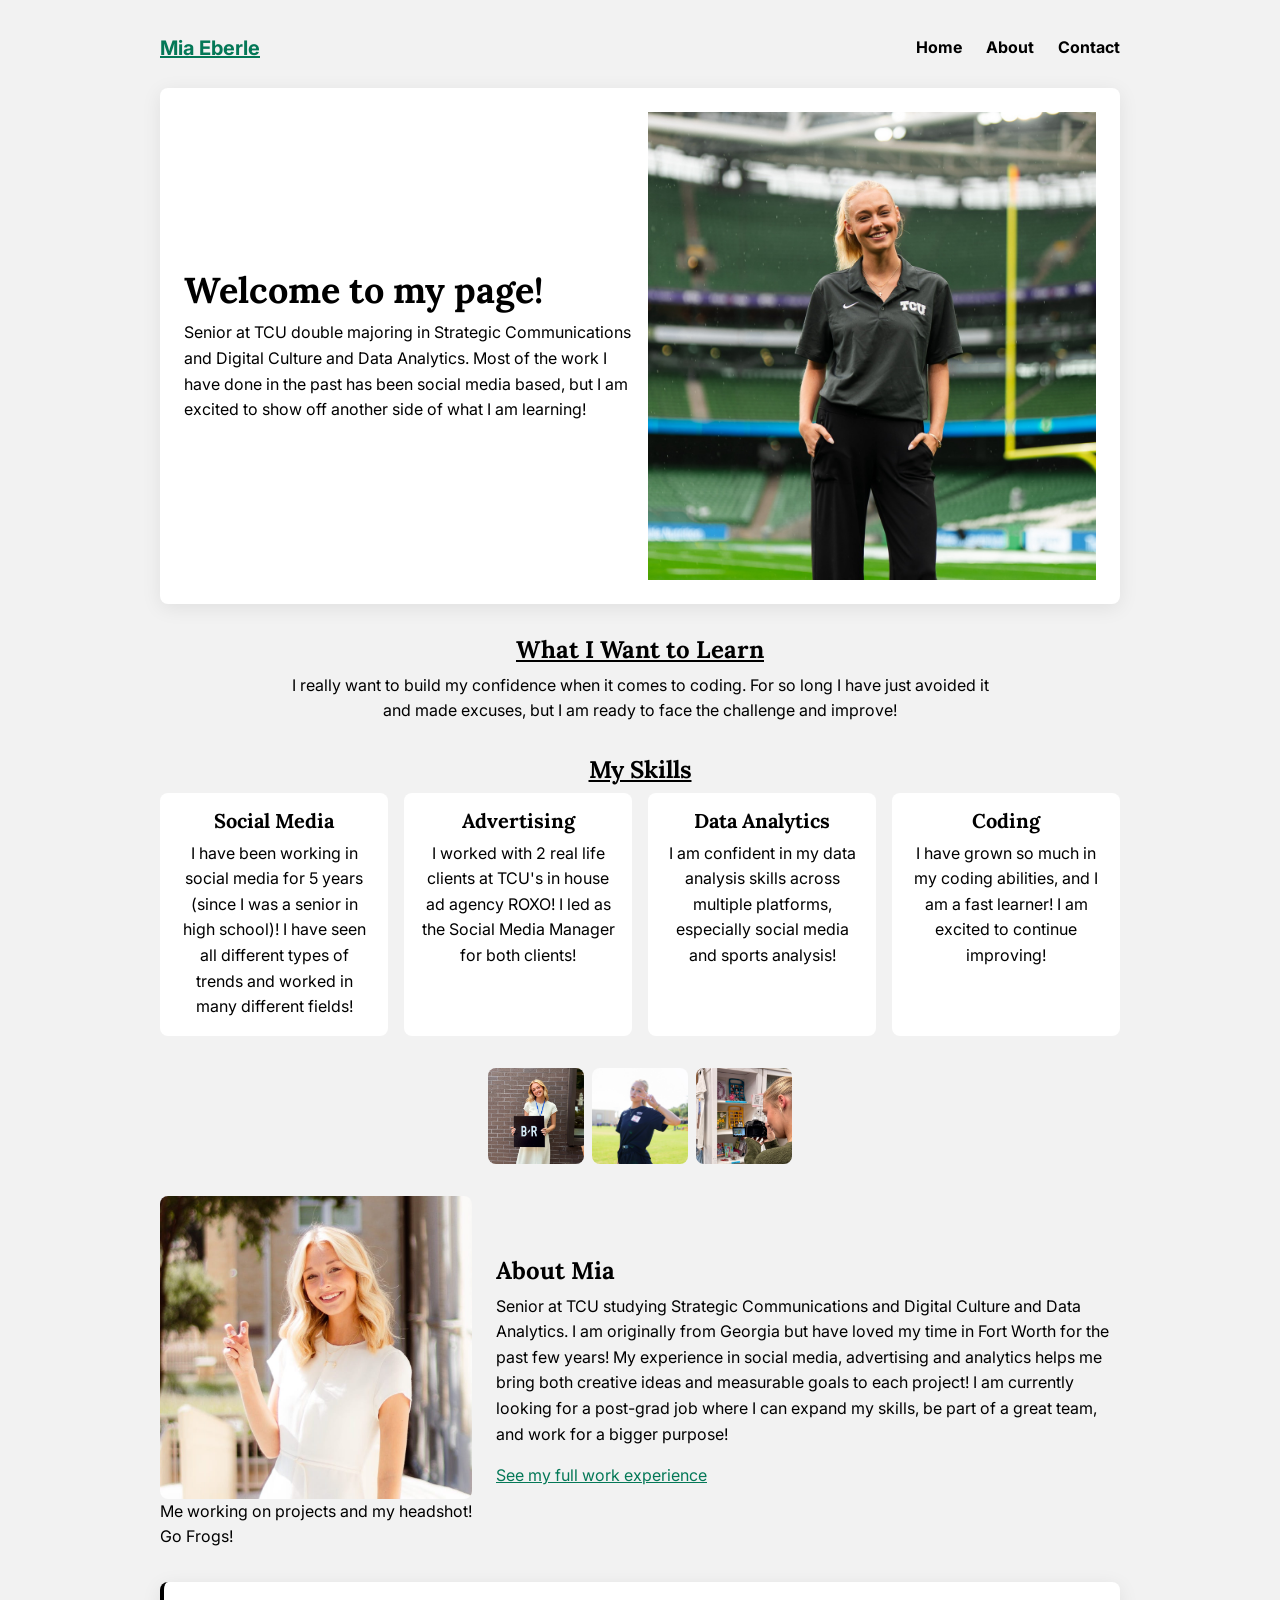
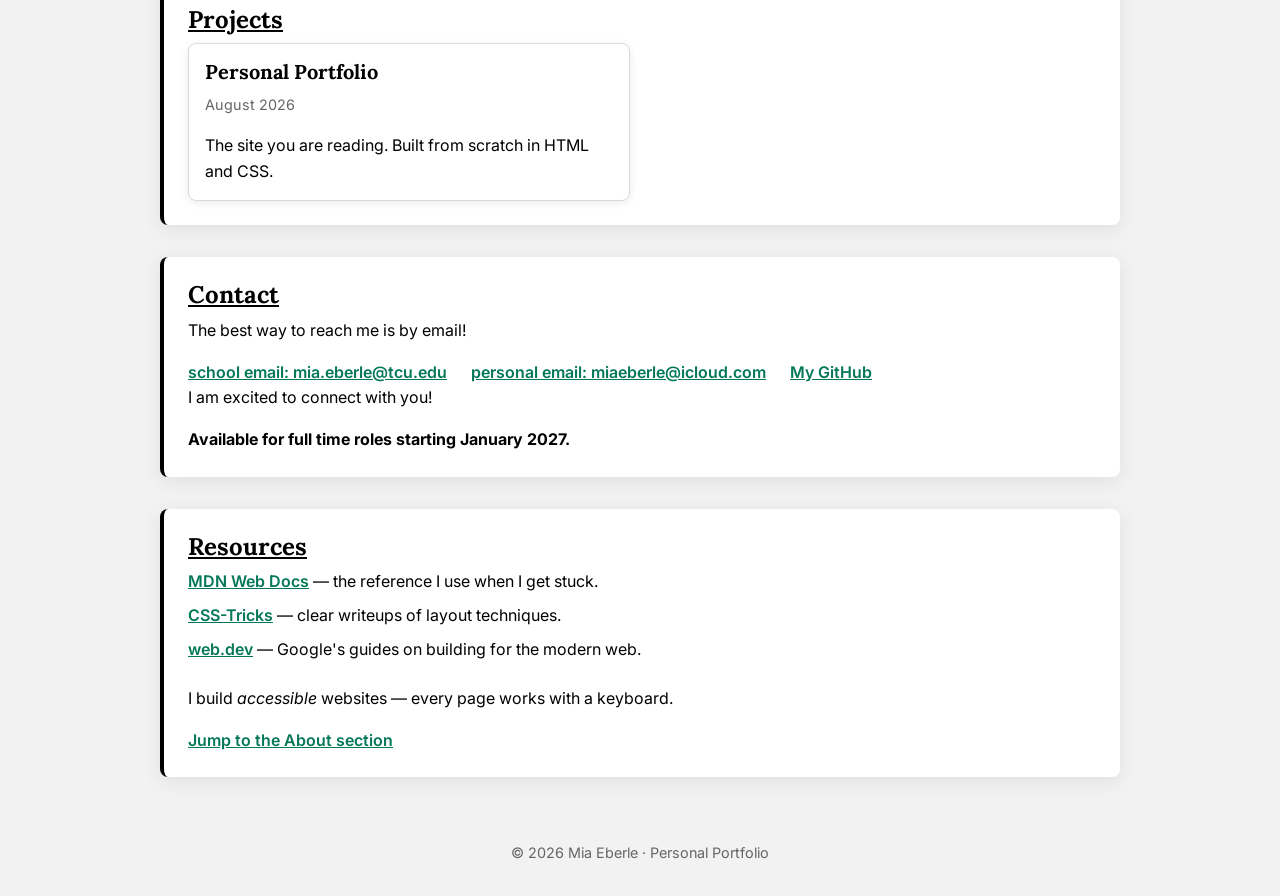
==== index.html @ 24544d85 "new" ====
<!DOCTYPE html>
<html lang="en">
<head>
    <meta charset="UTF-8">
    <meta name="viewport" content="width=device-width, initial-scale=1.0">
    <title>Mia Eberle | Portfolio</title>
    <link rel="stylesheet" href="css/styles.css">
</head>
<body>
<div class="page">

<div class="nav-container">
    <a class="site-name" href="index.html">Mia Eberle</a>
    <nav class="nav-links">
        <a href="index.html">Home</a>
        <a href="about.html">About</a>
        <a href="index.html#contact">Contact</a>
    </nav>
</div>


<header>
    <div class="header-text">
        <h1>Welcome to my page!</h1>
            <p>Senior at TCU double majoring in Strategic Communications and Digital Culture and Data Analytics. Most of the work I have done in the past has been social media based, but I am excited to show off another side of what I am learning!</p>
    </div>
       <div class="header-pic">
        <img src="images/IMG_2.JPG" alt="Me at the TCU Ireland game!">
    </div>
</header>

<main>
    <section id="learn">
        <h2>What I Want to Learn</h2>
        <p> I really want to build my confidence when it comes to coding. For so long I have just avoided it and made excuses, but I am ready to face the challenge and improve! </p>
    </section>
</main>



<section id="skills">
    <h2>My Skills</h2>
    <ul class="skills-grid">
        <li class="skill-card">
            <h3>Social Media</h3>
            <p>I have been working in social media for 5 years (since I was a senior in high school)! I have seen all different types of trends and worked in many different fields!</p>
        </li>
        <li class="skill-card">
            <h3>Advertising</h3>
            <p>I worked with 2 real life clients at TCU's in house ad agency ROXO! I led as the Social Media Manager for both clients!</p>
        </li>
        <li class="skill-card">
            <h3>Data Analytics</h3>
            <p> I am confident in my data analysis skills across multiple platforms, especially social media and sports analysis!</p>
        </li>
        <li class="skill-card">
            <h3>Coding</h3>
            <p> I have grown so much in my coding abilities, and I am a fast learner! I am excited to continue improving!</p>
        </li>
    </ul>
</section>

<div class="mini-photos">
    <img src="images/IMG_BR_3.JPG" alt="Me at one of my internships">
    <img src="images/IMG_FOOTBALL_4.JPG" alt="Me at Football Fall camp">
    <img src="images/IMG_WELMAN_5.JPG" alt="Me at one of the client while working at ROXO">
</div>

<section class="about">
    <div class="about-image">
        <figure>
            <img src="images/IMG_PORTRAIT_7.JPG" alt="Me working on projects and my headshot! Go Frogs!">
            <figcaption>Me working on projects and my headshot! Go Frogs!</figcaption>
        </figure>
    </div>
    <div class="about-text">
        <h2 id="about">About Mia</h2>
            <p>Senior at TCU studying Strategic Communications and Digital Culture and Data Analytics. I am originally from Georgia but have loved my time in Fort Worth for the past few years! My experience in social media, advertising and analytics helps me bring both creative ideas and measurable goals to each project! I am currently looking for a post-grad job where I can expand my skills, be part of a great team, and work for a bigger purpose!</p>
        <p><a href="about.html">See my full work experience</a></p>
    </div>
</section>

<section id="projects">
    <h2>Projects</h2>
    <ul class="project-list">
        <li class="project-card">
            <h3>Personal Portfolio</h3>
            <p><time datetime="2026-08">August 2026</time></p>
            <p>The site you are reading. Built from scratch in HTML and CSS.</p>
        </li>
    </ul>
</section>

<section id="contact">
    <h2>Contact</h2>
    <p>The best way to reach me is by email!</p>
    <ul>
        <li><a href="mailto:mia.eberle@tcu.edu">school email: mia.eberle@tcu.edu</a></li>
        <li><a href="mailto:miaeberle@icloud.com">personal email: miaeberle@icloud.com</a></li>
        <li><a href="https://github.com/ameliaeberle6-hue" target="_blank" rel="noopener">My GitHub</a></li>
    </ul>
    <p>I am excited to connect with you!</p>
    <p><strong>Available for full time roles starting January 2027.</strong></p>
</section>

<aside id="resources">
    <h2>Resources</h2>
    <ul>
        <li><a href="https://developer.mozilla.org/" target="_blank" rel="noopener">MDN Web Docs</a> — the reference I use when I get stuck.</li>
        <li><a href="https://css-tricks.com/" target="_blank" rel="noopener">CSS-Tricks</a> — clear writeups of layout techniques.</li>
        <li><a href="https://web.dev/" target="_blank" rel="noopener">web.dev</a> — Google's guides on building for the modern web.</li>
    </ul>

    <p>I build <em>accessible</em> websites — every page works with a keyboard.</p>


    <p><a href="#about">Jump to the About section</a></p>
</aside>
</main>
</div>

<footer>
    <p>&copy; 2026 Mia Eberle · Personal Portfolio</p>
</footer>
---- css/styles.css ----
@import url('https://fonts.googleapis.com/css2?family=Inter:wght@400;600&family=Lora:wght@400;700&display=swap');
/* ============================
   1. RESET
   ============================ */
*,
*::before,
*::after {
    box-sizing: border-box;
    margin: 0;
    padding: 0;
}
 
img {
    max-width: 100%;
    height: auto;
    display: block;
}
/* ============================
   2. DESIGN TOKENS
   ============================ */
:root {
    /* Color */
    --color-bg: #f2f2f2;
    --color-border-strong: #000000;
    --color-text: #000000;
    --color-text-muted: #666666;
    --color-muted: #f2eeee;
    --color-accent: #047857;
    --color-surface-alt: #ffffff;
    --color-border: #d9d9d9;
 
    /* Spacing — a modular scale */
    --space-sm: 0.5rem;
    --space-md: 1rem;
    --space-lg: 1.5rem;
    --space-xl: 2rem;
    --column-min: 12rem;
 
    /* Typography */
    --text-base: 1rem;
    --text-h3: 1.25rem;
    --text-h2: 1.5rem;
    --text-h1: 2.25rem;
    --text-small: 0.9rem;
    --leading-body: 1.6;
    --leading-heading: 1.2;
    --font-stack: 'Inter', system-ui, -apple-system, sans-serif;
    --font-serif: 'Lora', Georgia, serif;
    /* Layout */
    --page-width: 64rem;
    --reading-width: 70ch;
    --radius-md: 8px;
    --image-small: 6rem;
    --image-about: 12rem;
    --header-min-height: 18rem;
    --border-thin: 1px;
    --border-medium: 2px;
    --border-heavy: 4px;
    --transition-fast: 0.2s;
 
    /* Effects */
    --shadow-card: 0 4px 20px rgba(0, 0, 0, 0.08);
    --shadow-sm: 0 2px 8px rgba(0, 0, 0, 0.08);
}
/* ============================
   3. BASE ELEMENT STYLES
   ============================ */
body {
    background-color: var(--color-bg);
    color: var(--color-text);
    font-size: var(--text-base);
    line-height: var(--leading-body);
    font-family: var(--font-stack);
}
 
h1, h2, h3 {
    font-family: var(--font-serif);
    line-height: var(--leading-heading);
}
h1 { font-size: var(--text-h1); }
h2 { font-size: var(--text-h2); }
h3 { font-size: var(--text-h3); }
 
h1, h2, h3 { margin-bottom: var(--space-sm); }
p { margin-bottom: var(--space-md); }
p:last-child { margin-bottom: 0; }
 
a { color: var(--color-accent); }

a:focus-visible {
    outline: var(--border-medium) solid var(--color-accent);
    outline-offset: var(--outline-offset);
}
 
ul { list-style: none; }
/* ============================
   4. LAYOUT
   Breakpoints used in this file:
     768px  — tablet and larger
   (CSS variables cannot be used inside @media conditions,
    so breakpoints are documented here instead of tokenized.)
   ========================== */
.page {
    max-width: var(--page-width);
    margin: 0 auto;
    padding: var(--space-xl);
}
 
/* Top bar: name + nav */
.nav-container {
    display: flex;
    justify-content: space-between;
    align-items: center;
    flex-wrap: wrap;
    gap: var(--space-md);
    margin-bottom: var(--space-lg);
}

.nav-container > * {
    min-width: var(--column-min);
}

.nav-links {
    display: flex;
    flex-wrap: wrap;
    gap: var(--space-lg);
}
 
.site-name {
    font-weight: bold;
    font-size: var(--text-h3);
    margin: 0;
    max-width: none;
    text-align: left;
}
 
.nav-links a {
    color: var(--color-text);
    font-weight: bold;
}
 
/* Header layout */
header {
    display: flex;
    flex-wrap: wrap;
    align-items: center;
    gap: var(--space-md);
    padding: var(--space-lg);
    background-color: var(--color-surface-alt);
    border-radius: var(--radius-md);
    box-shadow: var(--shadow-card);
    min-height: var(--header-min-height);
    margin-bottom: var(--space-xl);
}
 
header div {
    flex: 1;
    min-width: var(--column-min);
}
 
 
/* nav + section spacing */
.nav-links a {
    color: var(--color-text);
    text-decoration: none;
    transition: color var(--transition-fast);
}
.nav-links a:hover {
    color: var(--color-accent);
}
 
section, aside {
    margin-bottom: var(--space-xl);
}
 
.header-text p, #learn p {
    max-width: var(--reading-width);
    margin-left: auto;
    margin-right: auto;
}
 
/* Intro + skills sections */
#learn, #skills {
    text-align: center;
}
 
#learn h2, #skills h2 {
    text-decoration: underline;
}
 
#projects h2, #contact h2, #resources h2 {
    text-decoration: underline;
}
 
#projects, #contact, #resources {
    background-color: var(--color-surface-alt);
    border-left: var(--border-heavy) solid var(--color-border-strong);
    border-radius: var(--radius-md);
    box-shadow: var(--shadow-card);
    padding: var(--space-lg);
}
 
.project-card {
    border: var(--border-thin) solid var(--color-border);
    border-radius: var(--radius-md);
    box-shadow: var(--shadow-sm);
    padding: var(--space-md);
}
 
.project-card time {
    color: var(--color-text-muted);
    font-size: var(--text-small);
}
 
#contact ul {
    display: flex;
    flex-wrap: wrap;
    gap: var(--space-sm) var(--space-lg);
}
 
#contact a, #resources a {
    font-weight: 600;
}
 
#resources ul {
    display: grid;
    gap: var(--space-sm);
    margin-bottom: var(--space-lg);
}

footer {
    padding: 0 var(--space-xl) var(--space-xl);
    text-align: center;
    color: var(--color-text-muted);
    font-size: var(--text-small);
}
 
#skills {
    margin-top: var(--space-xl);
}

.about {
    display: flex;
    flex-wrap: wrap;
    align-items: center;
    gap: var(--space-lg);
}

.about-image {
    flex: 1;
    min-width: var(--column-min);
}

.about-image img {
    width: 100%;
    border-radius: var(--radius-md);
}

.about-photo {
    width: var(--image-about);
    border-radius: var(--radius-md);
    margin-top: var(--space-sm);
}

.about-text {
    flex: 2;
    min-width: var(--column-min);
    max-width: var(--reading-width);
}

.project-list {
    list-style: none;
    padding-left: 0;
    display: grid;
    grid-template-columns: 1fr;
    gap: var(--space-lg);
}
@media (min-width: 768px) {
    .project-list { grid-template-columns: 1fr 1fr; }
    .project-card.featured { grid-column: span 2; }
}
 
.skills-grid {
    list-style: none;
    padding-left: 0;
    display: grid;
    grid-template-columns: repeat(auto-fit, minmax(var(--column-min), 1fr));
    gap: var(--space-md);
}
 
.skill-card {
    padding: var(--space-md);
    background-color: var(--color-surface-alt);
    border-radius: var(--radius-md);
}
 
.mini-photos {
    display: flex;
    flex-direction: row;
    justify-content: center;
    gap: var(--space-sm);
    width: 100%;
    margin: 0 auto var(--space-xl);
}
 
.mini-photos img {
    width: var(--image-small);
    border-radius: var(--radius-md);
    aspect-ratio: 1 / 1;
    object-fit: cover;
}
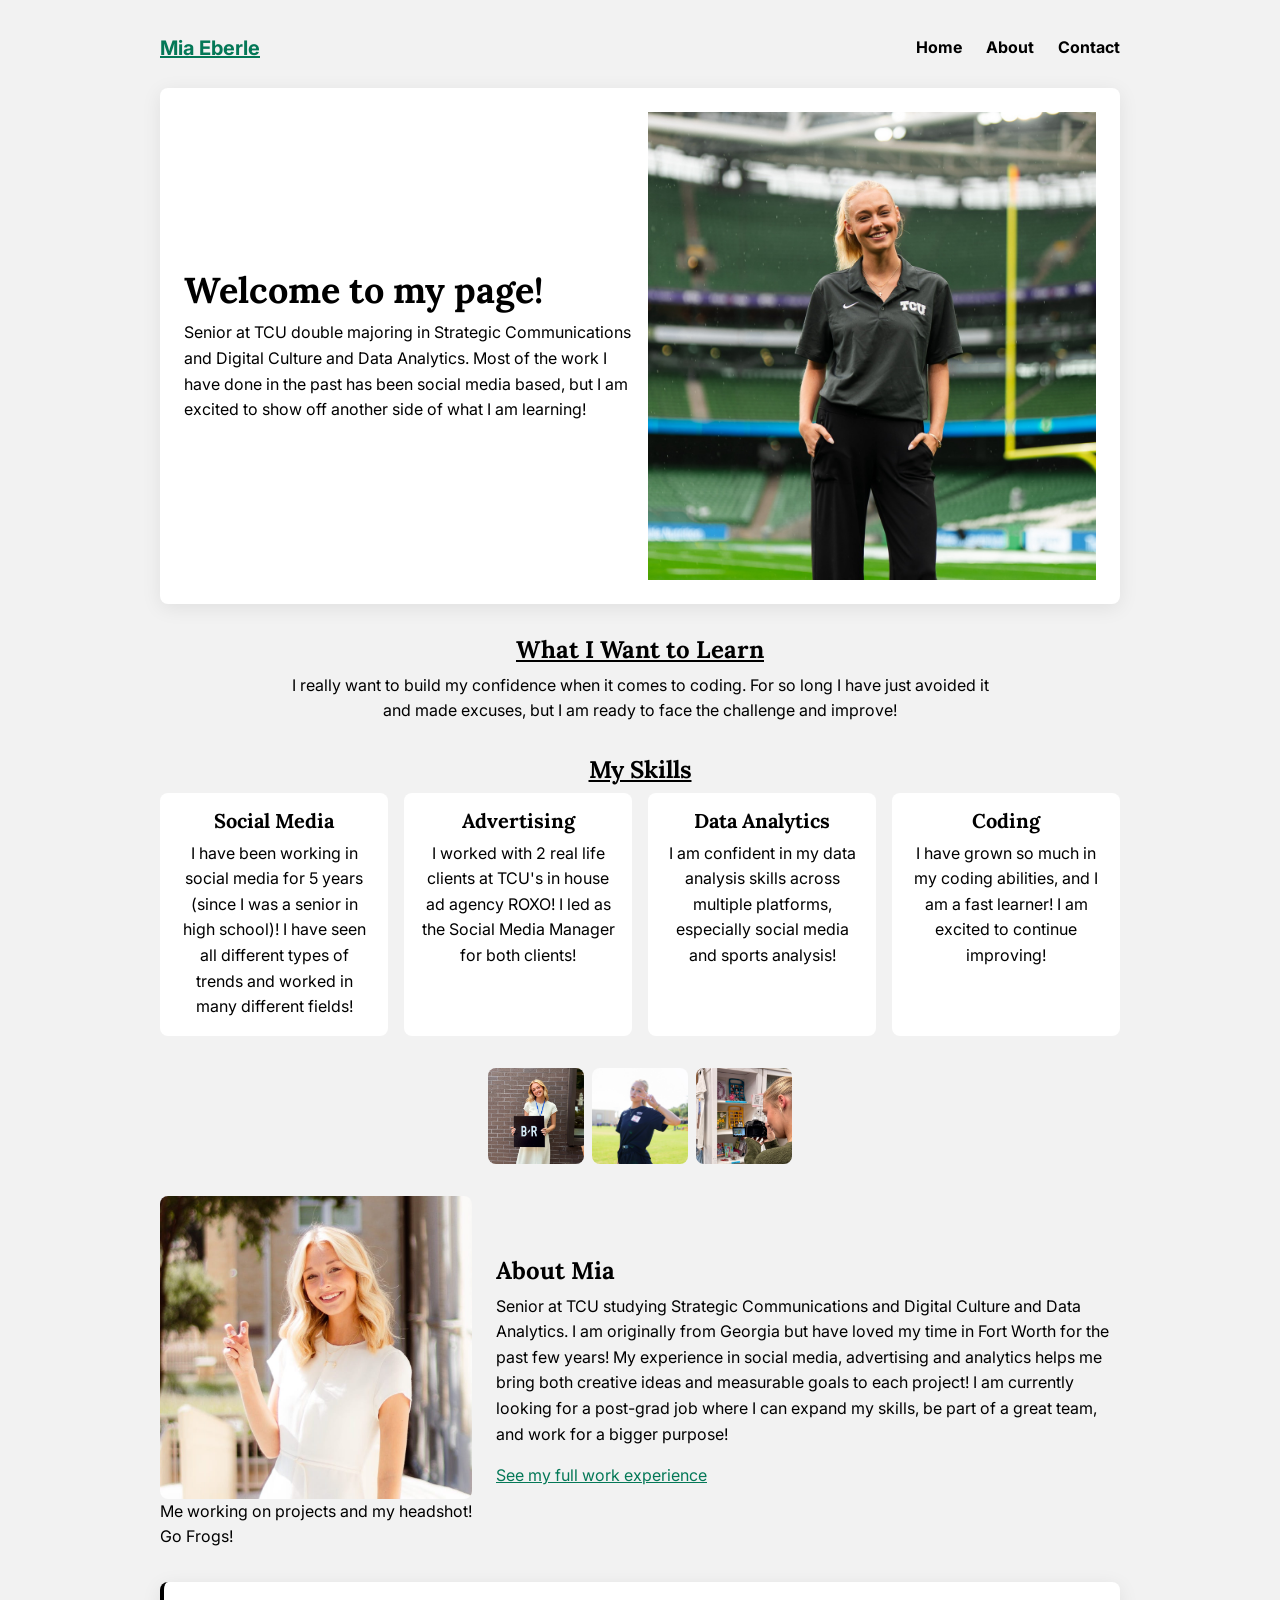
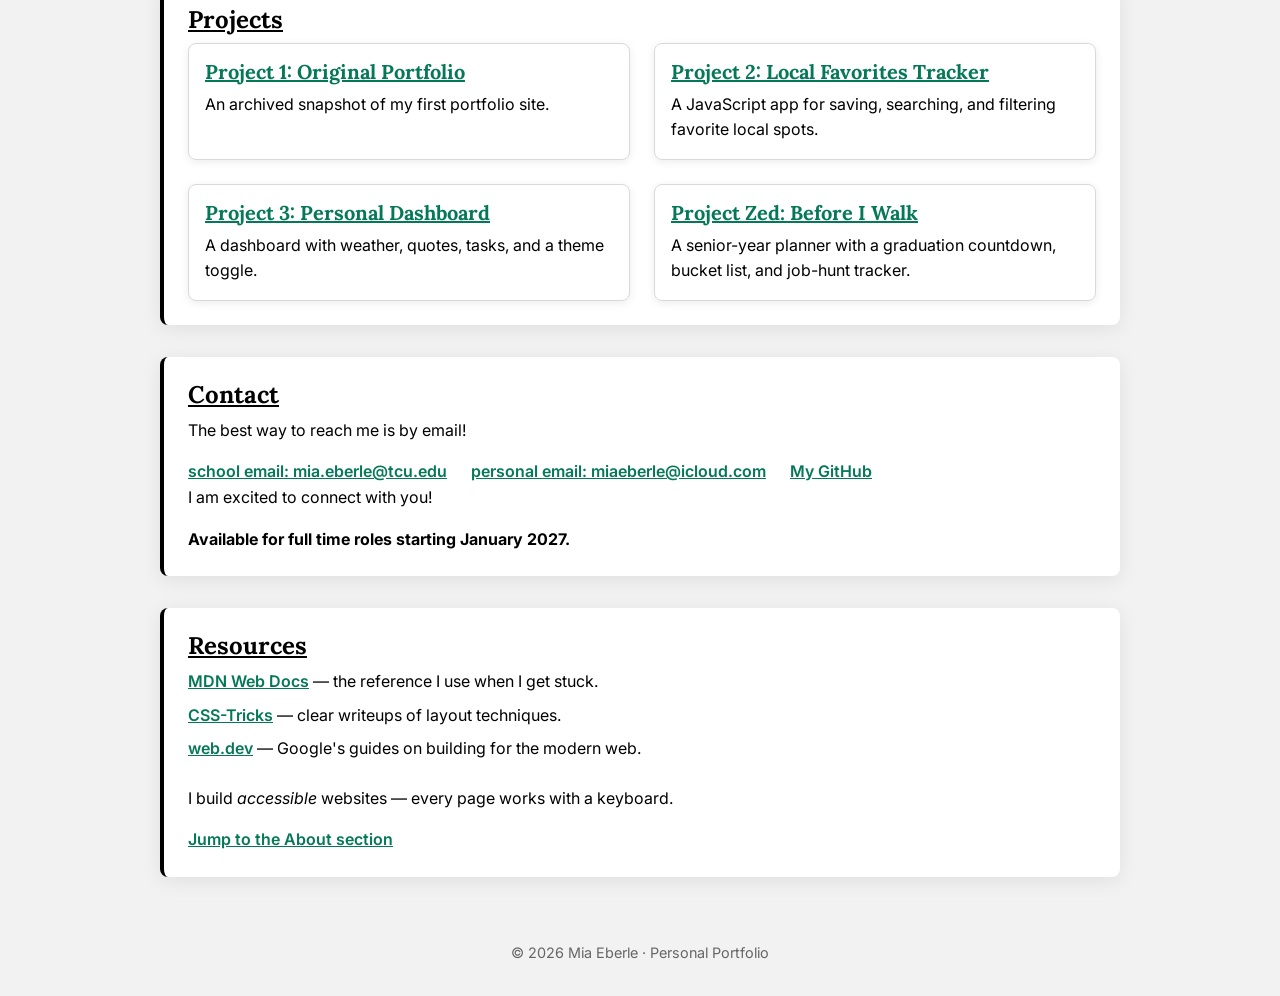
==== commit 580577dc: "Archive course projects and add Project Zed Co-authored-by: Copilot <223556219+Copilot@users.noreply" ====
--- a/index.html
+++ b/index.html
@@ -84,9 +84,20 @@
     <h2>Projects</h2>
     <ul class="project-list">
         <li class="project-card">
-            <h3>Personal Portfolio</h3>
-            <p><time datetime="2026-08">August 2026</time></p>
-            <p>The site you are reading. Built from scratch in HTML and CSS.</p>
+            <h3><a href="projects/project1-original/">Project 1: Original Portfolio</a></h3>
+            <p>An archived snapshot of my first portfolio site.</p>
+        </li>
+        <li class="project-card">
+            <h3><a href="projects/project2-tracker/">Project 2: Local Favorites Tracker</a></h3>
+            <p>A JavaScript app for saving, searching, and filtering favorite local spots.</p>
+        </li>
+        <li class="project-card">
+            <h3><a href="projects/project3-dashboard/">Project 3: Personal Dashboard</a></h3>
+            <p>A dashboard with weather, quotes, tasks, and a theme toggle.</p>
+        </li>
+        <li class="project-card">
+            <h3><a href="projects/project-zed/">Project Zed: Before I Walk</a></h3>
+            <p>A senior-year planner with a graduation countdown, bucket list, and job-hunt tracker.</p>
         </li>
     </ul>
 </section>
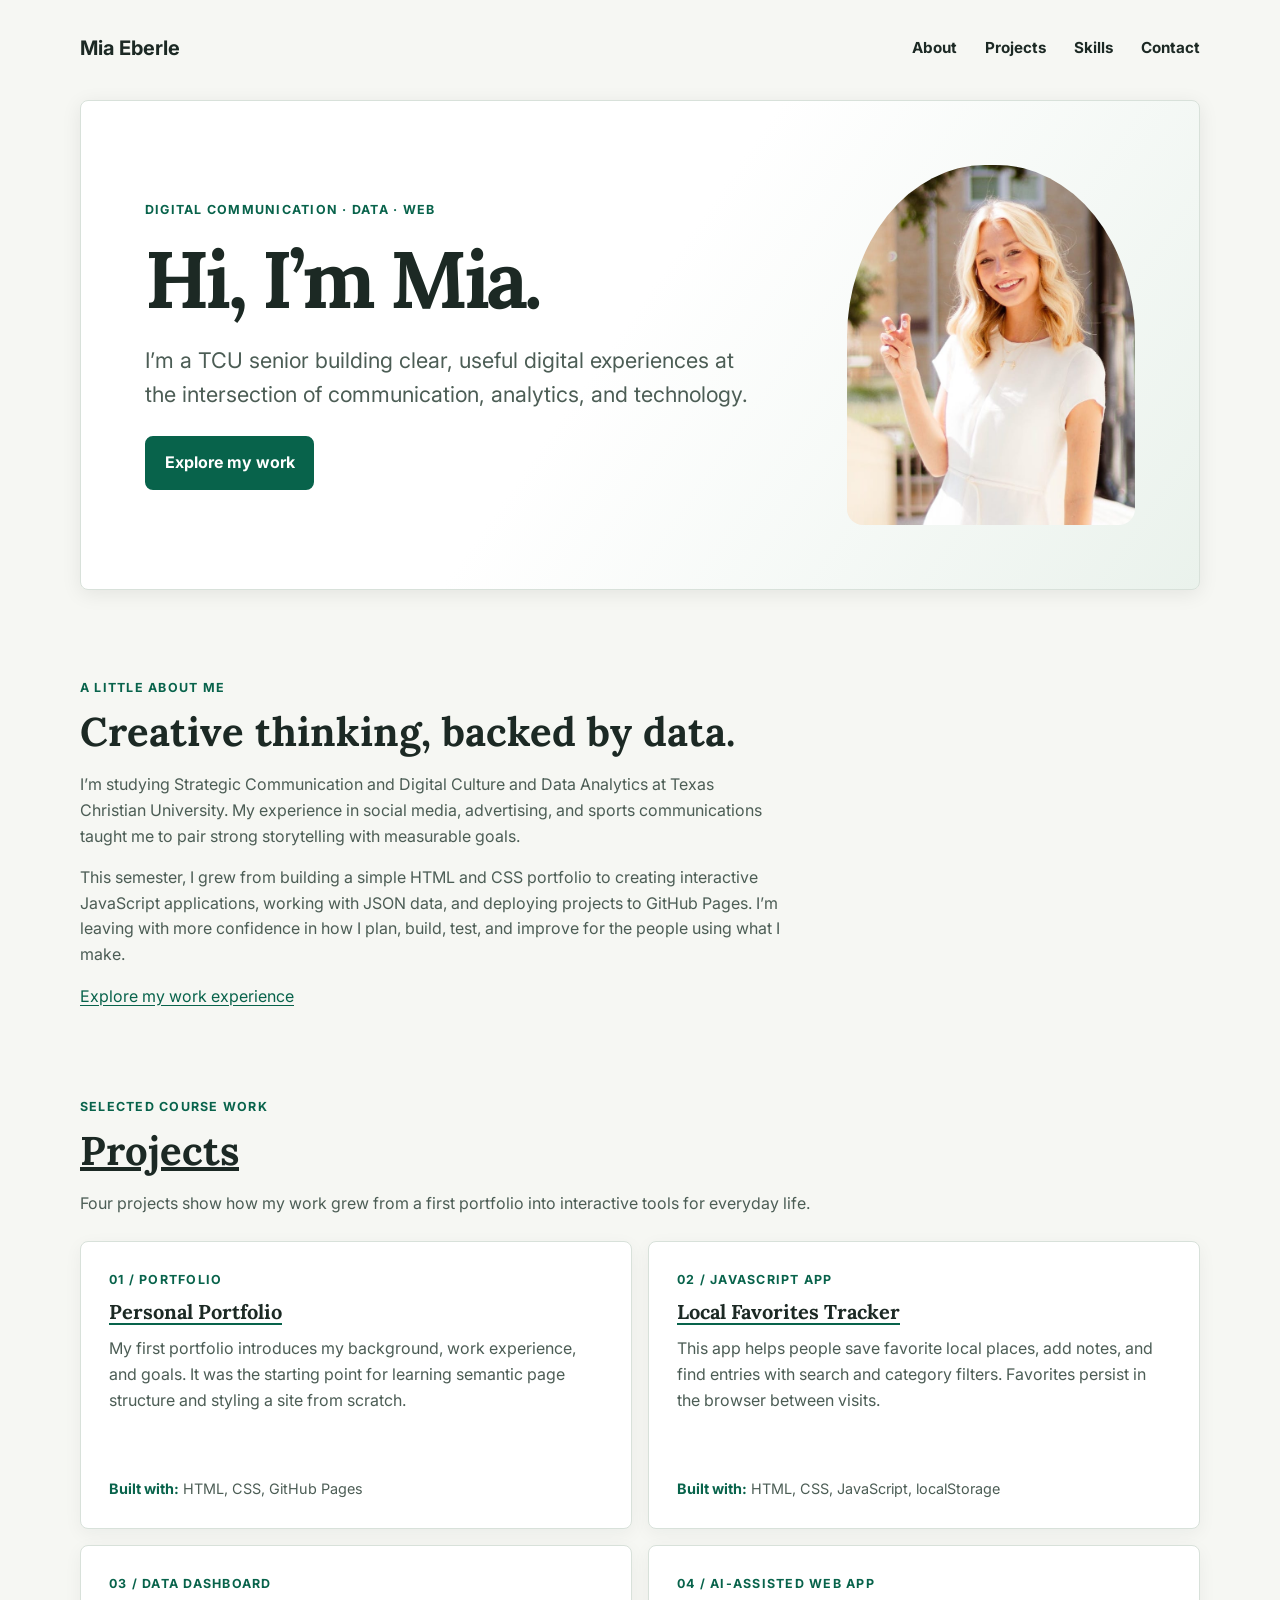
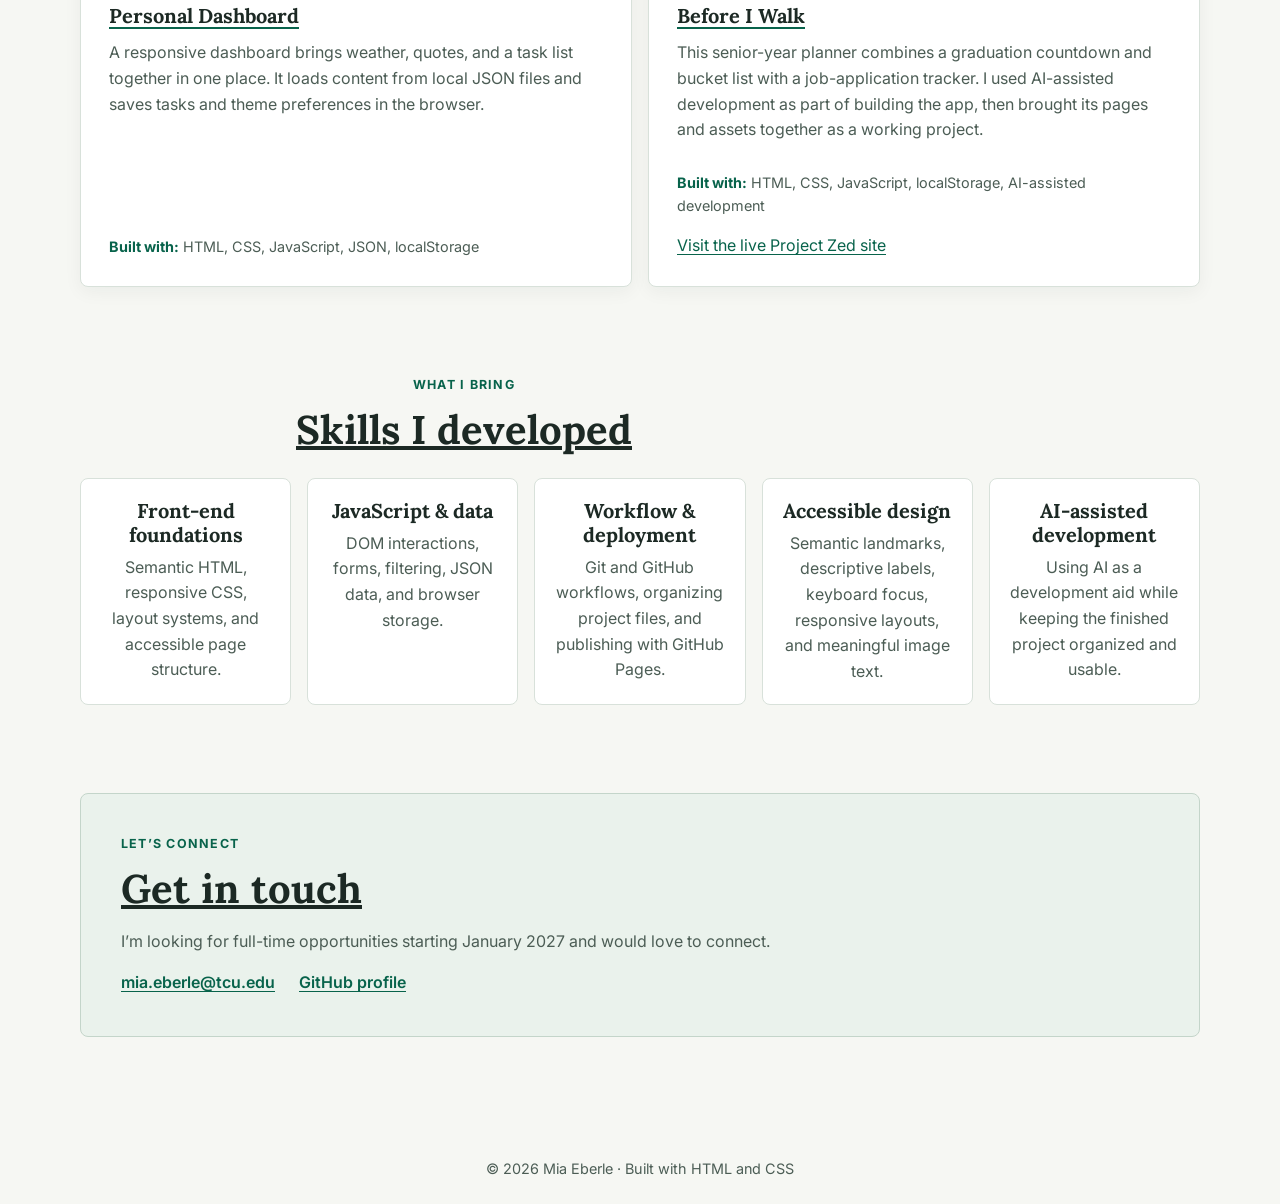
==== commit 7a9acea9: "Revise portfolio for final showcase Co-authored-by: Copilot <223556219+Copilot@users.noreply.github." ====
--- a/index.html
+++ b/index.html
@@ -3,133 +3,120 @@
 <head>
     <meta charset="UTF-8">
     <meta name="viewport" content="width=device-width, initial-scale=1.0">
-    <title>Mia Eberle | Portfolio</title>
+    <meta name="description" content="Mia Eberle's portfolio of web projects in communications, data, and digital storytelling.">
+    <title>Mia Eberle | Digital Portfolio</title>
     <link rel="stylesheet" href="css/styles.css">
 </head>
-<body>
-<div class="page">
+<body class="portfolio-home">
+    <a class="skip-link" href="#main">Skip to content</a>
+    <div class="page">
+        <nav class="nav-container" aria-label="Main navigation">
+            <a class="site-name" href="index.html">Mia Eberle</a>
+            <div class="nav-links">
+                <a href="#about">About</a>
+                <a href="#projects">Projects</a>
+                <a href="#skills">Skills</a>
+                <a href="#contact">Contact</a>
+            </div>
+        </nav>
 
-<div class="nav-container">
-    <a class="site-name" href="index.html">Mia Eberle</a>
-    <nav class="nav-links">
-        <a href="index.html">Home</a>
-        <a href="about.html">About</a>
-        <a href="index.html#contact">Contact</a>
-    </nav>
-</div>
+        <header class="hero">
+            <div class="hero-copy">
+                <p class="eyebrow">Digital communication · Data · Web</p>
+                <h1>Hi, I’m Mia.</h1>
+                <p class="hero-lede">I’m a TCU senior building clear, useful digital experiences at the intersection of communication, analytics, and technology.</p>
+                <a class="button-link" href="#projects">Explore my work</a>
+            </div>
+            <img class="hero-image" src="images/IMG_PORTRAIT_7.JPG" alt="Mia Eberle, TCU student and digital communications professional">
+        </header>
 
+        <main id="main">
+            <section id="about" class="content-section about-section" aria-labelledby="about-title">
+                <p class="eyebrow">A little about me</p>
+                <h2 id="about-title">Creative thinking, backed by data.</h2>
+                <p>I’m studying Strategic Communication and Digital Culture and Data Analytics at Texas Christian University. My experience in social media, advertising, and sports communications taught me to pair strong storytelling with measurable goals.</p>
+                <p>This semester, I grew from building a simple HTML and CSS portfolio to creating interactive JavaScript applications, working with JSON data, and deploying projects to GitHub Pages. I’m leaving with more confidence in how I plan, build, test, and improve for the people using what I make.</p>
+                <p><a href="about.html">Explore my work experience</a></p>
+            </section>
 
-<header>
-    <div class="header-text">
-        <h1>Welcome to my page!</h1>
-            <p>Senior at TCU double majoring in Strategic Communications and Digital Culture and Data Analytics. Most of the work I have done in the past has been social media based, but I am excited to show off another side of what I am learning!</p>
+            <section id="projects" class="content-section" aria-labelledby="projects-title">
+                <div class="section-heading">
+                    <p class="eyebrow">Selected course work</p>
+                    <h2 id="projects-title">Projects</h2>
+                    <p>Four projects show how my work grew from a first portfolio into interactive tools for everyday life.</p>
+                </div>
+                <ul class="project-list">
+                    <li class="project-card">
+                        <p class="project-number">01 / Portfolio</p>
+                        <h3><a href="projects/project1-original/index.html">Personal Portfolio</a></h3>
+                        <p>My first portfolio introduces my background, work experience, and goals. It was the starting point for learning semantic page structure and styling a site from scratch.</p>
+                        <p class="technology-list"><strong>Built with:</strong> HTML, CSS, GitHub Pages</p>
+                    </li>
+                    <li class="project-card">
+                        <p class="project-number">02 / JavaScript app</p>
+                        <h3><a href="projects/project2-tracker/index.html">Local Favorites Tracker</a></h3>
+                        <p>This app helps people save favorite local places, add notes, and find entries with search and category filters. Favorites persist in the browser between visits.</p>
+                        <p class="technology-list"><strong>Built with:</strong> HTML, CSS, JavaScript, localStorage</p>
+                    </li>
+                    <li class="project-card">
+                        <p class="project-number">03 / Data dashboard</p>
+                        <h3><a href="projects/project3-dashboard/index.html">Personal Dashboard</a></h3>
+                        <p>A responsive dashboard brings weather, quotes, and a task list together in one place. It loads content from local JSON files and saves tasks and theme preferences in the browser.</p>
+                        <p class="technology-list"><strong>Built with:</strong> HTML, CSS, JavaScript, JSON, localStorage</p>
+                    </li>
+                    <li class="project-card">
+                        <p class="project-number">04 / AI-assisted web app</p>
+                        <h3><a href="projects/project-zed/index.html">Before I Walk</a></h3>
+                        <p>This senior-year planner combines a graduation countdown and bucket list with a job-application tracker. I used AI-assisted development as part of building the app, then brought its pages and assets together as a working project.</p>
+                        <p class="technology-list"><strong>Built with:</strong> HTML, CSS, JavaScript, localStorage, AI-assisted development</p>
+                        <p><a href="https://ameliaeberle6-hue.github.io/projectZED/" target="_blank" rel="noopener noreferrer">Visit the live Project Zed site</a></p>
+                    </li>
+                </ul>
+            </section>
+
+            <section id="skills" class="content-section" aria-labelledby="skills-title">
+                <div class="section-heading">
+                    <p class="eyebrow">What I bring</p>
+                    <h2 id="skills-title">Skills I developed</h2>
+                </div>
+                <ul class="skills-grid">
+                    <li class="skill-card">
+                        <h3>Front-end foundations</h3>
+                        <p>Semantic HTML, responsive CSS, layout systems, and accessible page structure.</p>
+                    </li>
+                    <li class="skill-card">
+                        <h3>JavaScript &amp; data</h3>
+                        <p>DOM interactions, forms, filtering, JSON data, and browser storage.</p>
+                    </li>
+                    <li class="skill-card">
+                        <h3>Workflow &amp; deployment</h3>
+                        <p>Git and GitHub workflows, organizing project files, and publishing with GitHub Pages.</p>
+                    </li>
+                    <li class="skill-card">
+                        <h3>Accessible design</h3>
+                        <p>Semantic landmarks, descriptive labels, keyboard focus, responsive layouts, and meaningful image text.</p>
+                    </li>
+                    <li class="skill-card">
+                        <h3>AI-assisted development</h3>
+                        <p>Using AI as a development aid while keeping the finished project organized and usable.</p>
+                    </li>
+                </ul>
+            </section>
+
+            <section id="contact" class="content-section contact-section" aria-labelledby="contact-title">
+                <p class="eyebrow">Let’s connect</p>
+                <h2 id="contact-title">Get in touch</h2>
+                <p>I’m looking for full-time opportunities starting January 2027 and would love to connect.</p>
+                <ul class="contact-links">
+                    <li><a href="mailto:mia.eberle@tcu.edu">mia.eberle@tcu.edu</a></li>
+                    <li><a href="https://github.com/ameliaeberle6-hue" target="_blank" rel="noopener noreferrer">GitHub profile</a></li>
+                </ul>
+            </section>
+        </main>
     </div>
-       <div class="header-pic">
-        <img src="images/IMG_2.JPG" alt="Me at the TCU Ireland game!">
-    </div>
-</header>
 
-<main>
-    <section id="learn">
-        <h2>What I Want to Learn</h2>
-        <p> I really want to build my confidence when it comes to coding. For so long I have just avoided it and made excuses, but I am ready to face the challenge and improve! </p>
-    </section>
-</main>
-
-
-
-<section id="skills">
-    <h2>My Skills</h2>
-    <ul class="skills-grid">
-        <li class="skill-card">
-            <h3>Social Media</h3>
-            <p>I have been working in social media for 5 years (since I was a senior in high school)! I have seen all different types of trends and worked in many different fields!</p>
-        </li>
-        <li class="skill-card">
-            <h3>Advertising</h3>
-            <p>I worked with 2 real life clients at TCU's in house ad agency ROXO! I led as the Social Media Manager for both clients!</p>
-        </li>
-        <li class="skill-card">
-            <h3>Data Analytics</h3>
-            <p> I am confident in my data analysis skills across multiple platforms, especially social media and sports analysis!</p>
-        </li>
-        <li class="skill-card">
-            <h3>Coding</h3>
-            <p> I have grown so much in my coding abilities, and I am a fast learner! I am excited to continue improving!</p>
-        </li>
-    </ul>
-</section>
-
-<div class="mini-photos">
-    <img src="images/IMG_BR_3.JPG" alt="Me at one of my internships">
-    <img src="images/IMG_FOOTBALL_4.JPG" alt="Me at Football Fall camp">
-    <img src="images/IMG_WELMAN_5.JPG" alt="Me at one of the client while working at ROXO">
-</div>
-
-<section class="about">
-    <div class="about-image">
-        <figure>
-            <img src="images/IMG_PORTRAIT_7.JPG" alt="Me working on projects and my headshot! Go Frogs!">
-            <figcaption>Me working on projects and my headshot! Go Frogs!</figcaption>
-        </figure>
-    </div>
-    <div class="about-text">
-        <h2 id="about">About Mia</h2>
-            <p>Senior at TCU studying Strategic Communications and Digital Culture and Data Analytics. I am originally from Georgia but have loved my time in Fort Worth for the past few years! My experience in social media, advertising and analytics helps me bring both creative ideas and measurable goals to each project! I am currently looking for a post-grad job where I can expand my skills, be part of a great team, and work for a bigger purpose!</p>
-        <p><a href="about.html">See my full work experience</a></p>
-    </div>
-</section>
-
-<section id="projects">
-    <h2>Projects</h2>
-    <ul class="project-list">
-        <li class="project-card">
-            <h3><a href="projects/project1-original/">Project 1: Original Portfolio</a></h3>
-            <p>An archived snapshot of my first portfolio site.</p>
-        </li>
-        <li class="project-card">
-            <h3><a href="projects/project2-tracker/">Project 2: Local Favorites Tracker</a></h3>
-            <p>A JavaScript app for saving, searching, and filtering favorite local spots.</p>
-        </li>
-        <li class="project-card">
-            <h3><a href="projects/project3-dashboard/">Project 3: Personal Dashboard</a></h3>
-            <p>A dashboard with weather, quotes, tasks, and a theme toggle.</p>
-        </li>
-        <li class="project-card">
-            <h3><a href="projects/project-zed/">Project Zed: Before I Walk</a></h3>
-            <p>A senior-year planner with a graduation countdown, bucket list, and job-hunt tracker.</p>
-        </li>
-    </ul>
-</section>
-
-<section id="contact">
-    <h2>Contact</h2>
-    <p>The best way to reach me is by email!</p>
-    <ul>
-        <li><a href="mailto:mia.eberle@tcu.edu">school email: mia.eberle@tcu.edu</a></li>
-        <li><a href="mailto:miaeberle@icloud.com">personal email: miaeberle@icloud.com</a></li>
-        <li><a href="https://github.com/ameliaeberle6-hue" target="_blank" rel="noopener">My GitHub</a></li>
-    </ul>
-    <p>I am excited to connect with you!</p>
-    <p><strong>Available for full time roles starting January 2027.</strong></p>
-</section>
-
-<aside id="resources">
-    <h2>Resources</h2>
-    <ul>
-        <li><a href="https://developer.mozilla.org/" target="_blank" rel="noopener">MDN Web Docs</a> — the reference I use when I get stuck.</li>
-        <li><a href="https://css-tricks.com/" target="_blank" rel="noopener">CSS-Tricks</a> — clear writeups of layout techniques.</li>
-        <li><a href="https://web.dev/" target="_blank" rel="noopener">web.dev</a> — Google's guides on building for the modern web.</li>
-    </ul>
-
-    <p>I build <em>accessible</em> websites — every page works with a keyboard.</p>
-
-
-    <p><a href="#about">Jump to the About section</a></p>
-</aside>
-</main>
-</div>
-
-<footer>
-    <p>&copy; 2026 Mia Eberle · Personal Portfolio</p>
-</footer>+    <footer class="site-footer">
+        <p>&copy; 2026 Mia Eberle <span aria-hidden="true">·</span> Built with HTML and CSS</p>
+    </footer>
+</body>
+</html>
--- a/css/styles.css
+++ b/css/styles.css
@@ -310,7 +310,277 @@
     object-fit: cover;
 }
 
-
-
-
+.portfolio-home {
+    --color-bg: #f6f7f3;
+    --color-text: #1c2924;
+    --color-text-muted: #4c5d55;
+    --color-accent: #08634b;
+    --color-surface-alt: #ffffff;
+    --color-border: #d8e1da;
+    --color-border-strong: #c4d5ca;
+    --space-section: clamp(3rem, 7vw, 5.5rem);
+    background: var(--color-bg);
+}
+
+.portfolio-home .page {
+    max-width: 76rem;
+    padding: 1.25rem clamp(1rem, 4vw, 3rem) 2rem;
+}
+
+.portfolio-home a {
+    text-underline-offset: 0.18em;
+}
+
+.portfolio-home a:focus-visible {
+    outline: 3px solid var(--color-accent);
+    outline-offset: 4px;
+}
+
+.skip-link {
+    position: absolute;
+    top: 0.75rem;
+    left: 0.75rem;
+    z-index: 1;
+    padding: 0.65rem 0.9rem;
+    transform: translateY(-160%);
+    border-radius: var(--radius-md);
+    background: var(--color-text);
+    color: #ffffff;
+}
+
+.skip-link:focus {
+    transform: translateY(0);
+}
+
+.portfolio-home .nav-container {
+    min-height: 3.5rem;
+    margin-bottom: 1.5rem;
+}
+
+.portfolio-home .nav-container > * {
+    min-width: 0;
+}
+
+.portfolio-home .site-name {
+    color: var(--color-text);
+    text-decoration: none;
+}
+
+.portfolio-home .nav-links {
+    gap: clamp(0.75rem, 2.5vw, 1.75rem);
+}
+
+.portfolio-home .nav-links a {
+    font-size: 0.95rem;
+}
+
+.portfolio-home .hero {
+    display: grid;
+    grid-template-columns: minmax(0, 1.5fr) minmax(13rem, 0.75fr);
+    align-items: center;
+    gap: clamp(1.5rem, 5vw, 4rem);
+    min-height: 22rem;
+    margin-bottom: var(--space-section);
+    padding: clamp(1.5rem, 5vw, 4rem);
+    border: 1px solid var(--color-border);
+    background: linear-gradient(125deg, #ffffff 48%, #eaf2ec 100%);
+}
+
+.portfolio-home .hero-copy {
+    min-width: 0;
+}
+
+.eyebrow,
+.portfolio-home .project-number {
+    margin-bottom: 0.65rem;
+    color: var(--color-accent);
+    font-size: 0.78rem;
+    font-weight: 700;
+    letter-spacing: 0.1em;
+    text-transform: uppercase;
+}
+
+.portfolio-home .hero h1 {
+    margin-bottom: 1rem;
+    font-size: clamp(2.75rem, 7vw, 5rem);
+    letter-spacing: -0.045em;
+}
+
+.portfolio-home .hero-lede {
+    max-width: 38rem;
+    margin-bottom: 1.5rem;
+    color: var(--color-text-muted);
+    font-size: clamp(1.1rem, 2vw, 1.35rem);
+}
+
+.portfolio-home .button-link {
+    display: inline-block;
+    padding: 0.75rem 1.1rem;
+    border: 2px solid var(--color-accent);
+    border-radius: var(--radius-md);
+    background: var(--color-accent);
+    color: #ffffff;
+    font-weight: 700;
+    text-decoration: none;
+}
+
+.portfolio-home .button-link:hover {
+    background: #064b39;
+}
+
+.portfolio-home .hero-image {
+    width: min(100%, 18rem);
+    aspect-ratio: 4 / 5;
+    justify-self: end;
+    border-radius: 48% 48% 1rem 1rem;
+    object-fit: cover;
+    object-position: center 35%;
+}
+
+.portfolio-home .content-section {
+    margin-bottom: var(--space-section);
+}
+
+.portfolio-home .content-section h2 {
+    margin-bottom: 1rem;
+    font-size: clamp(1.8rem, 4vw, 2.5rem);
+    text-decoration: none;
+}
+
+.portfolio-home .about-section {
+    max-width: 54rem;
+}
+
+.portfolio-home .about-section > p:not(.eyebrow) {
+    max-width: 70ch;
+    color: var(--color-text-muted);
+}
+
+.portfolio-home .section-heading {
+    max-width: 48rem;
+    margin-bottom: 1.5rem;
+}
+
+.portfolio-home .section-heading > p:last-child {
+    color: var(--color-text-muted);
+}
+
+.portfolio-home #projects,
+.portfolio-home #contact {
+    padding: 0;
+    border: 0;
+    border-radius: 0;
+    background: transparent;
+    box-shadow: none;
+}
+
+.portfolio-home .project-list {
+    grid-template-columns: repeat(2, minmax(0, 1fr));
+    gap: 1rem;
+}
+
+.portfolio-home .project-card {
+    display: flex;
+    flex-direction: column;
+    min-height: 18rem;
+    padding: clamp(1.25rem, 3vw, 1.75rem);
+    border-color: var(--color-border);
+    background: var(--color-surface-alt);
+    box-shadow: 0 5px 18px rgba(28, 41, 36, 0.05);
+}
+
+.portfolio-home .project-card h3 {
+    margin-bottom: 0.75rem;
+}
+
+.portfolio-home .project-card h3 a {
+    color: var(--color-text);
+    text-decoration-color: var(--color-accent);
+}
+
+.portfolio-home .project-card > p:not(.project-number) {
+    color: var(--color-text-muted);
+}
+
+.portfolio-home .project-card .technology-list {
+    margin-top: auto;
+    padding-top: 0.75rem;
+    color: var(--color-text);
+    font-size: 0.9rem;
+}
+
+.portfolio-home .project-card .technology-list strong {
+    color: var(--color-accent);
+}
+
+.portfolio-home .skills-grid {
+    grid-template-columns: repeat(auto-fit, minmax(min(100%, 13rem), 1fr));
+    gap: 1rem;
+}
+
+.portfolio-home .skill-card {
+    padding: 1.25rem;
+    border: 1px solid var(--color-border);
+    background: var(--color-surface-alt);
+}
+
+.portfolio-home .skill-card h3 {
+    margin-bottom: 0.5rem;
+}
+
+.portfolio-home .skill-card p {
+    color: var(--color-text-muted);
+}
+
+.portfolio-home .contact-section {
+    padding: clamp(1.5rem, 4vw, 2.5rem) !important;
+    border: 1px solid var(--color-border-strong) !important;
+    border-radius: var(--radius-md) !important;
+    background: #eaf2ec !important;
+    box-shadow: none !important;
+}
+
+.portfolio-home .contact-section > p:not(.eyebrow) {
+    color: var(--color-text-muted);
+}
+
+.portfolio-home .contact-links {
+    display: flex;
+    flex-wrap: wrap;
+    gap: 0.75rem 1.5rem;
+}
+
+.portfolio-home .contact-links a {
+    font-weight: 700;
+}
+
+.portfolio-home .site-footer {
+    padding: 0 1rem 1.5rem;
+}
+
+@media (max-width: 700px) {
+    .portfolio-home .hero {
+        grid-template-columns: 1fr;
+    }
+
+    .portfolio-home .hero-image {
+        width: min(70%, 16rem);
+        justify-self: start;
+    }
+}
+
+@media (max-width: 560px) {
+    .portfolio-home .nav-container {
+        align-items: flex-start;
+    }
+
+    .portfolio-home .nav-links {
+        width: 100%;
+        gap: 0.6rem 1rem;
+    }
+
+    .portfolio-home .project-list {
+        grid-template-columns: 1fr;
+    }
+}
  
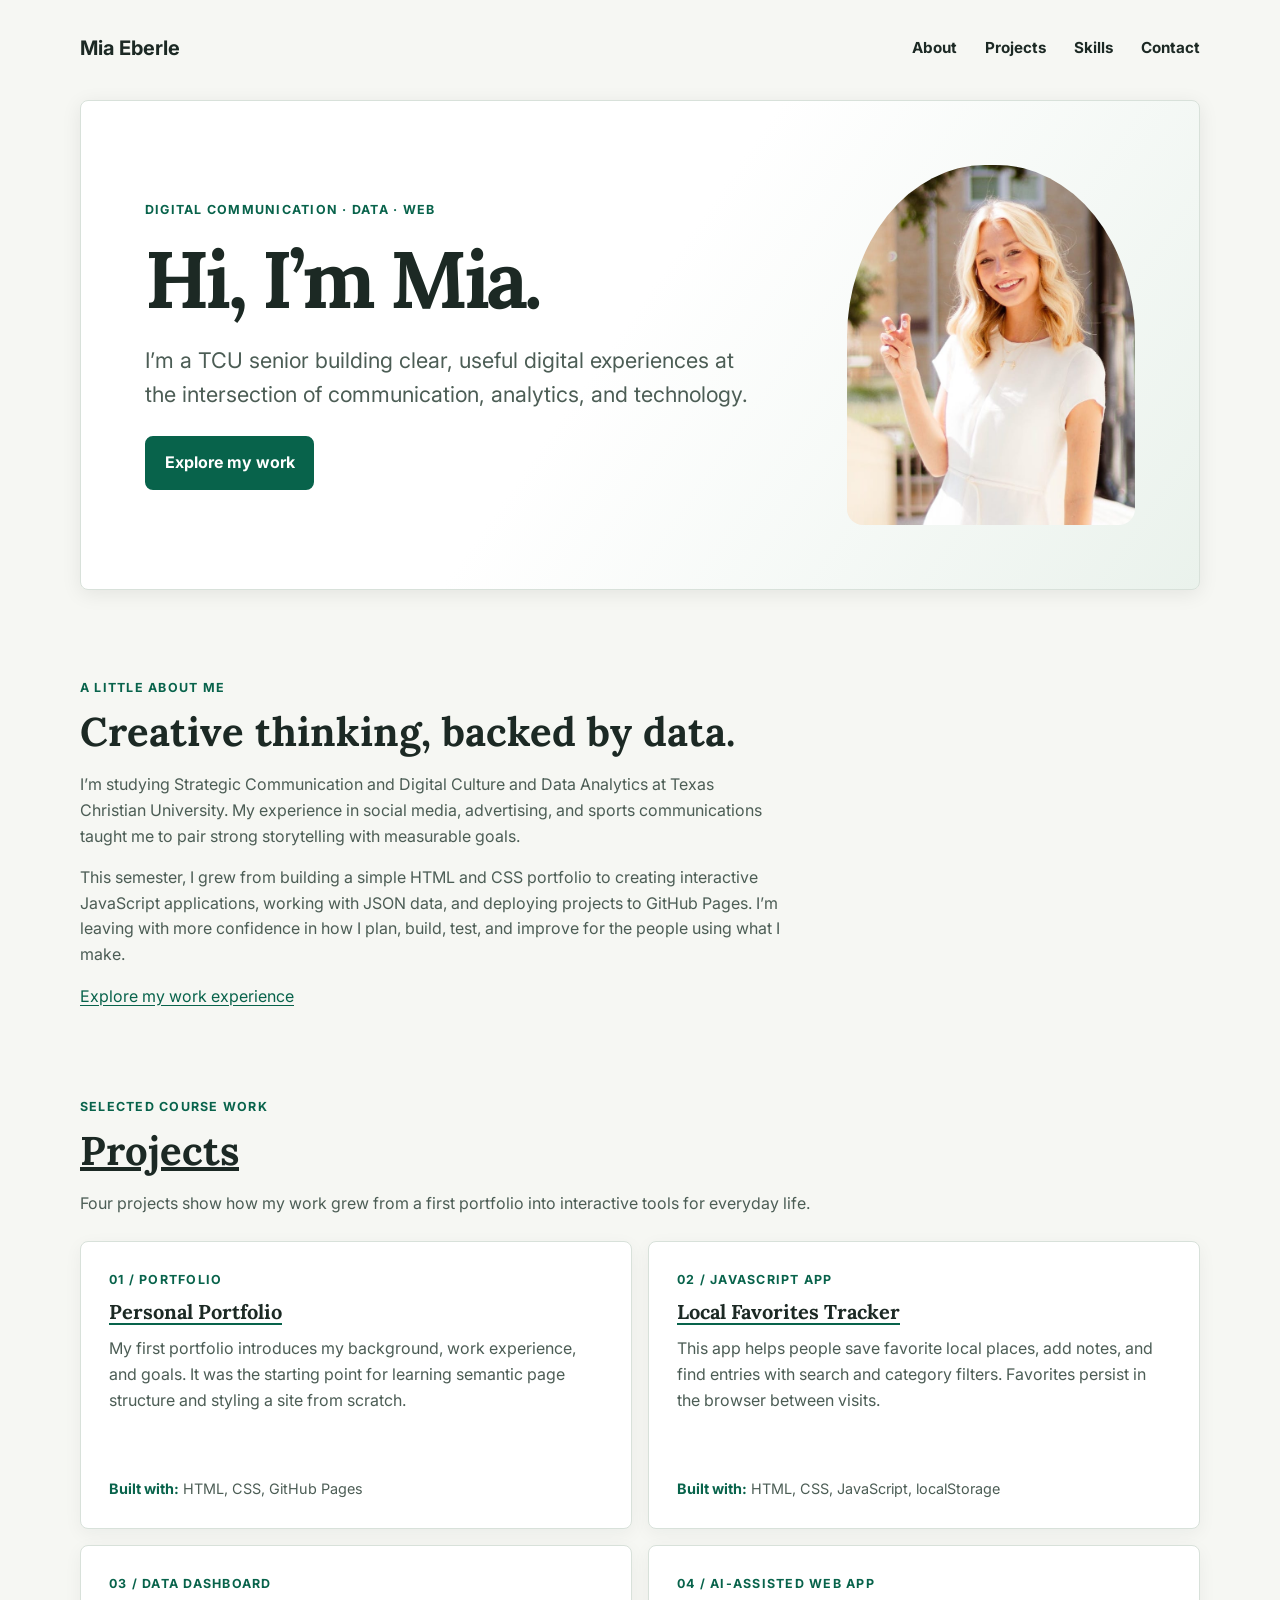
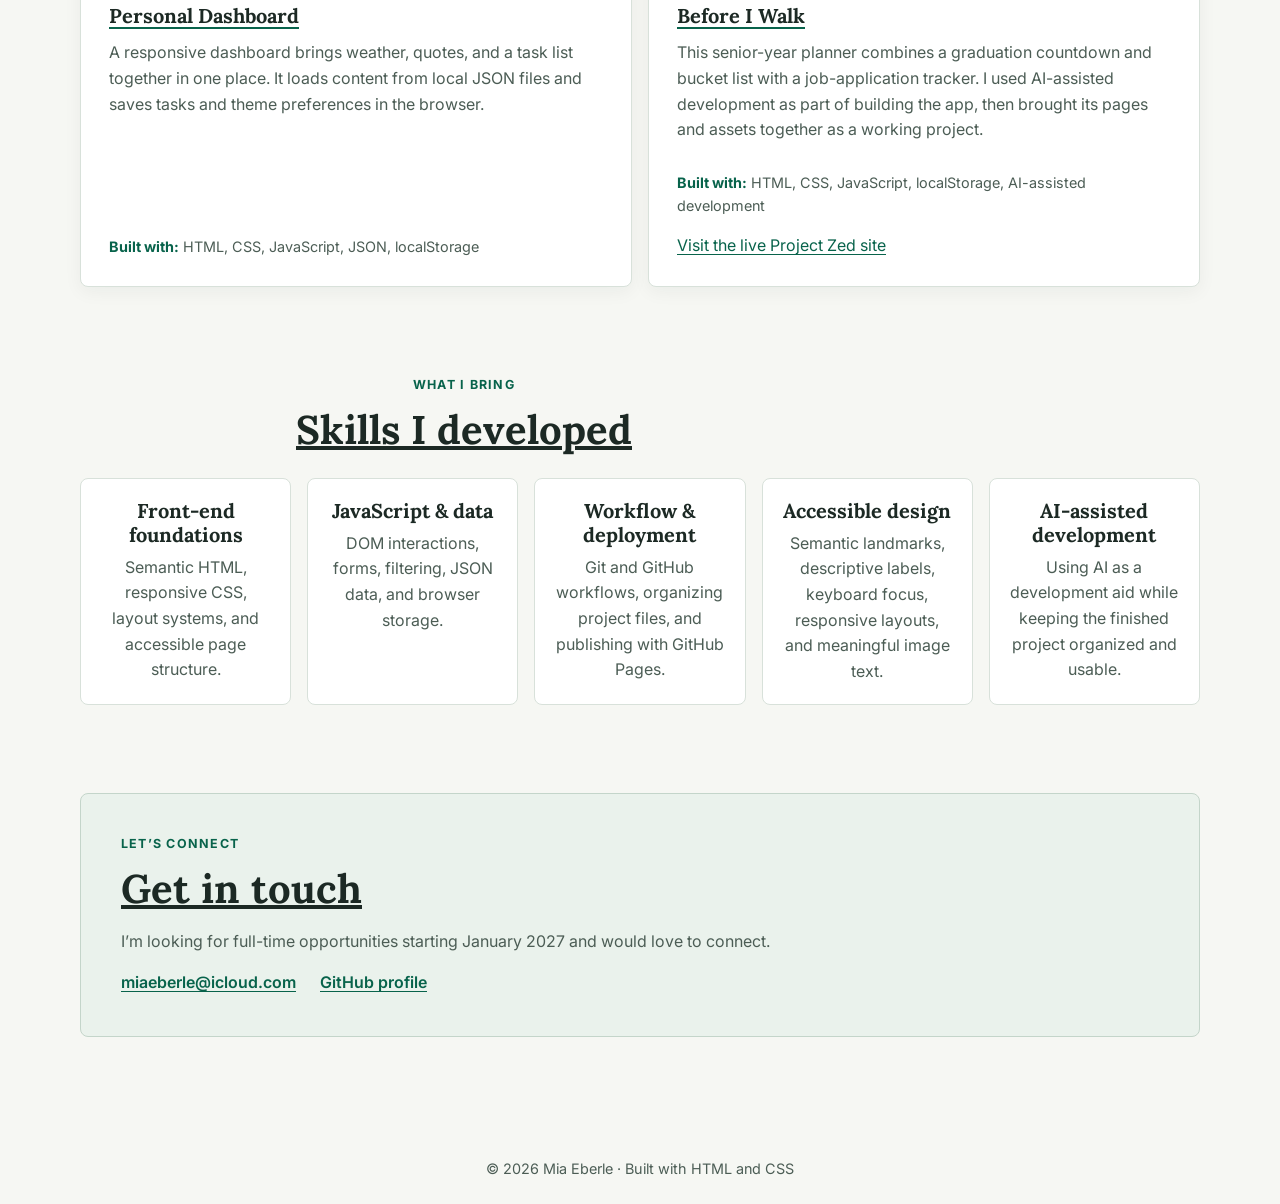
==== commit bb17a0dc: "Update portfolio contact email Co-authored-by: Copilot <223556219+Copilot@users.noreply.github.com>" ====
--- a/index.html
+++ b/index.html
@@ -108,7 +108,7 @@
                 <h2 id="contact-title">Get in touch</h2>
                 <p>I’m looking for full-time opportunities starting January 2027 and would love to connect.</p>
                 <ul class="contact-links">
-                    <li><a href="mailto:mia.eberle@tcu.edu">mia.eberle@tcu.edu</a></li>
+                    <li><a href="mailto:miaeberle@icloud.com">miaeberle@icloud.com</a></li>
                     <li><a href="https://github.com/ameliaeberle6-hue" target="_blank" rel="noopener noreferrer">GitHub profile</a></li>
                 </ul>
             </section>
--- a/css/styles.css
+++ b/css/styles.css
@@ -583,4 +583,116 @@
         grid-template-columns: 1fr;
     }
 }
+
+.experience-page {
+    --color-bg: #f6f7f3;
+    --color-text: #1c2924;
+    --color-text-muted: #4c5d55;
+    --color-accent: #08634b;
+    --color-border: #d8e1da;
+    background: var(--color-bg);
+}
+
+.experience-page .page {
+    max-width: 76rem;
+    padding: 1.25rem clamp(1rem, 4vw, 3rem) 2rem;
+}
+
+.experience-page .nav-container {
+    min-height: 3.5rem;
+    margin-bottom: 2rem;
+}
+
+.experience-page .nav-container > * {
+    min-width: 0;
+}
+
+.experience-page .site-name {
+    color: var(--color-text);
+    text-decoration: none;
+}
+
+.experience-page .nav-links {
+    gap: clamp(0.75rem, 2.5vw, 1.75rem);
+}
+
+.experience-page .nav-links a {
+    font-size: 0.95rem;
+}
+
+.experience-page main > h1 {
+    margin-bottom: 2rem;
+    font-size: clamp(2rem, 5vw, 3rem);
+}
+
+.experience-page .experience-list {
+    margin-bottom: 3rem;
+}
+
+.experience-page .experience-list > h2 {
+    margin-bottom: 0.5rem;
+    font-size: 1.6rem;
+}
+
+.experience-page .experience-item {
+    display: grid;
+    grid-template-columns: minmax(0, 1fr) 12rem;
+    align-items: center;
+    gap: 1.5rem;
+    padding: 1.5rem 0;
+    border-bottom: 1px solid var(--color-border);
+}
+
+.experience-page .experience-item h3 {
+    margin-bottom: 0.4rem;
+    font-size: 1.2rem;
+}
+
+.experience-page .experience-item p {
+    max-width: 72ch;
+    color: var(--color-text-muted);
+}
+
+.experience-page .experience-item .experience-date {
+    margin-bottom: 0.65rem;
+    color: var(--color-accent);
+    font-size: 0.9rem;
+    font-weight: 600;
+}
+
+.experience-page .experience-item img {
+    width: 12rem;
+    aspect-ratio: 4 / 5;
+    border-radius: 48% 48% 1rem 1rem;
+    object-fit: cover;
+}
+
+.experience-page .site-footer {
+    padding: 0 1rem 1.5rem;
+}
+
+.experience-page a:focus-visible {
+    outline: 3px solid var(--color-accent);
+    outline-offset: 4px;
+}
+
+@media (max-width: 600px) {
+    .experience-page .nav-container {
+        align-items: flex-start;
+    }
+
+    .experience-page .nav-links {
+        width: 100%;
+        gap: 0.6rem 1rem;
+    }
+
+    .experience-page .experience-item {
+        grid-template-columns: minmax(0, 1fr) 8rem;
+        gap: 1rem;
+    }
+
+    .experience-page .experience-item img {
+        width: 8rem;
+    }
+}
  
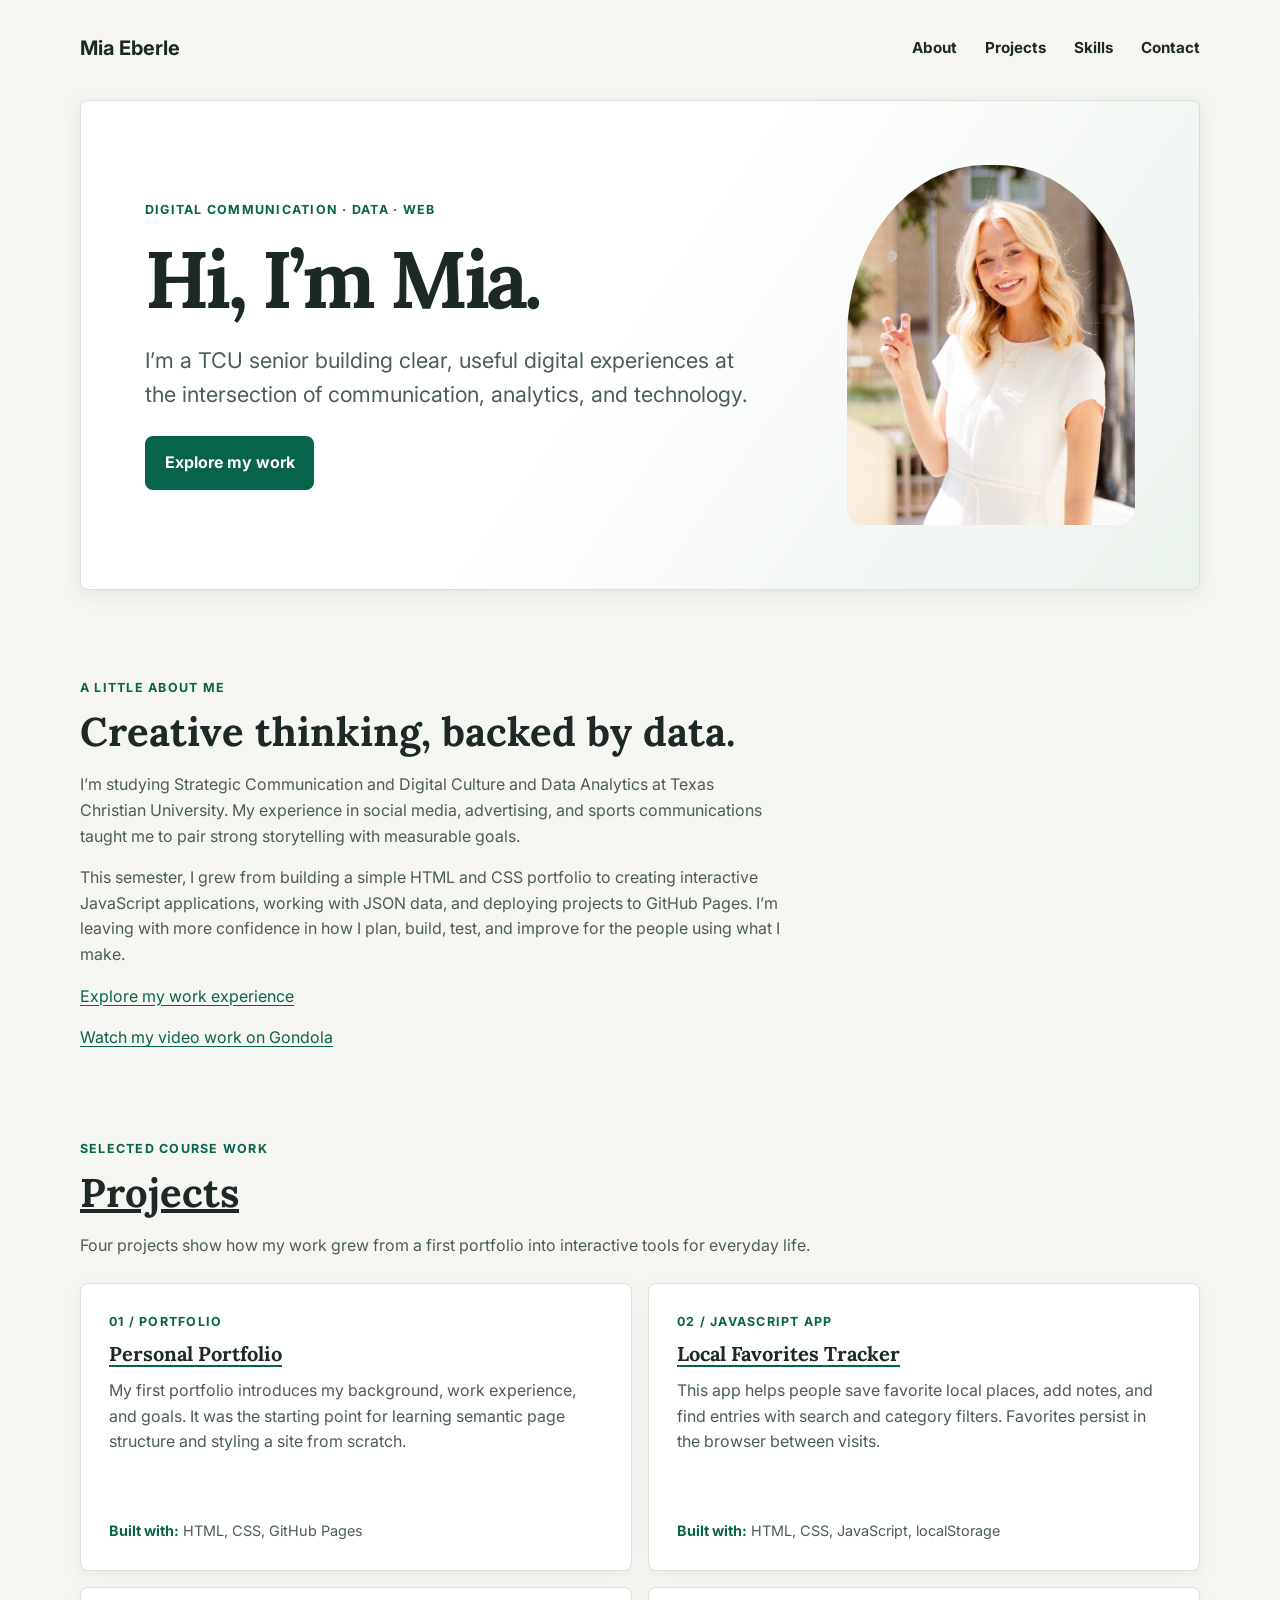
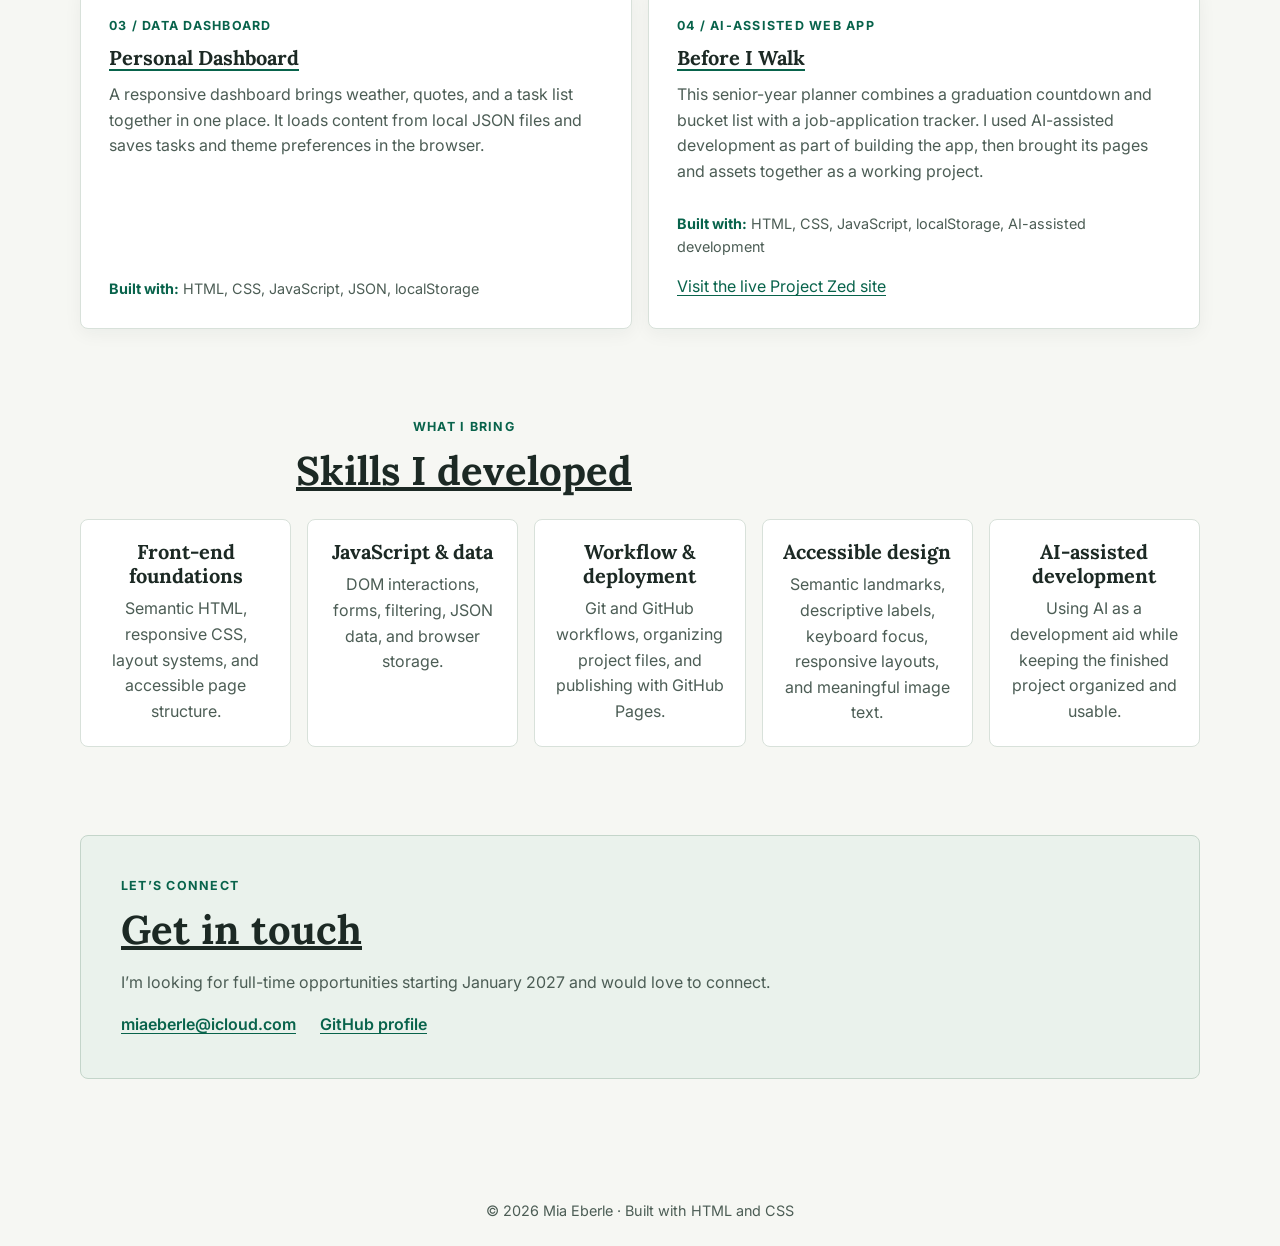
==== commit 009d3d25: "Add Gondola video portfolio link Co-authored-by: Copilot <223556219+Copilot@users.noreply.github.com" ====
--- a/index.html
+++ b/index.html
@@ -37,6 +37,7 @@
                 <p>I’m studying Strategic Communication and Digital Culture and Data Analytics at Texas Christian University. My experience in social media, advertising, and sports communications taught me to pair strong storytelling with measurable goals.</p>
                 <p>This semester, I grew from building a simple HTML and CSS portfolio to creating interactive JavaScript applications, working with JSON data, and deploying projects to GitHub Pages. I’m leaving with more confidence in how I plan, build, test, and improve for the people using what I make.</p>
                 <p><a href="about.html">Explore my work experience</a></p>
+                <p><a href="https://gondola.cc/ameliaeberle6" target="_blank" rel="noopener noreferrer">Watch my video work on Gondola</a></p>
             </section>
 
             <section id="projects" class="content-section" aria-labelledby="projects-title">
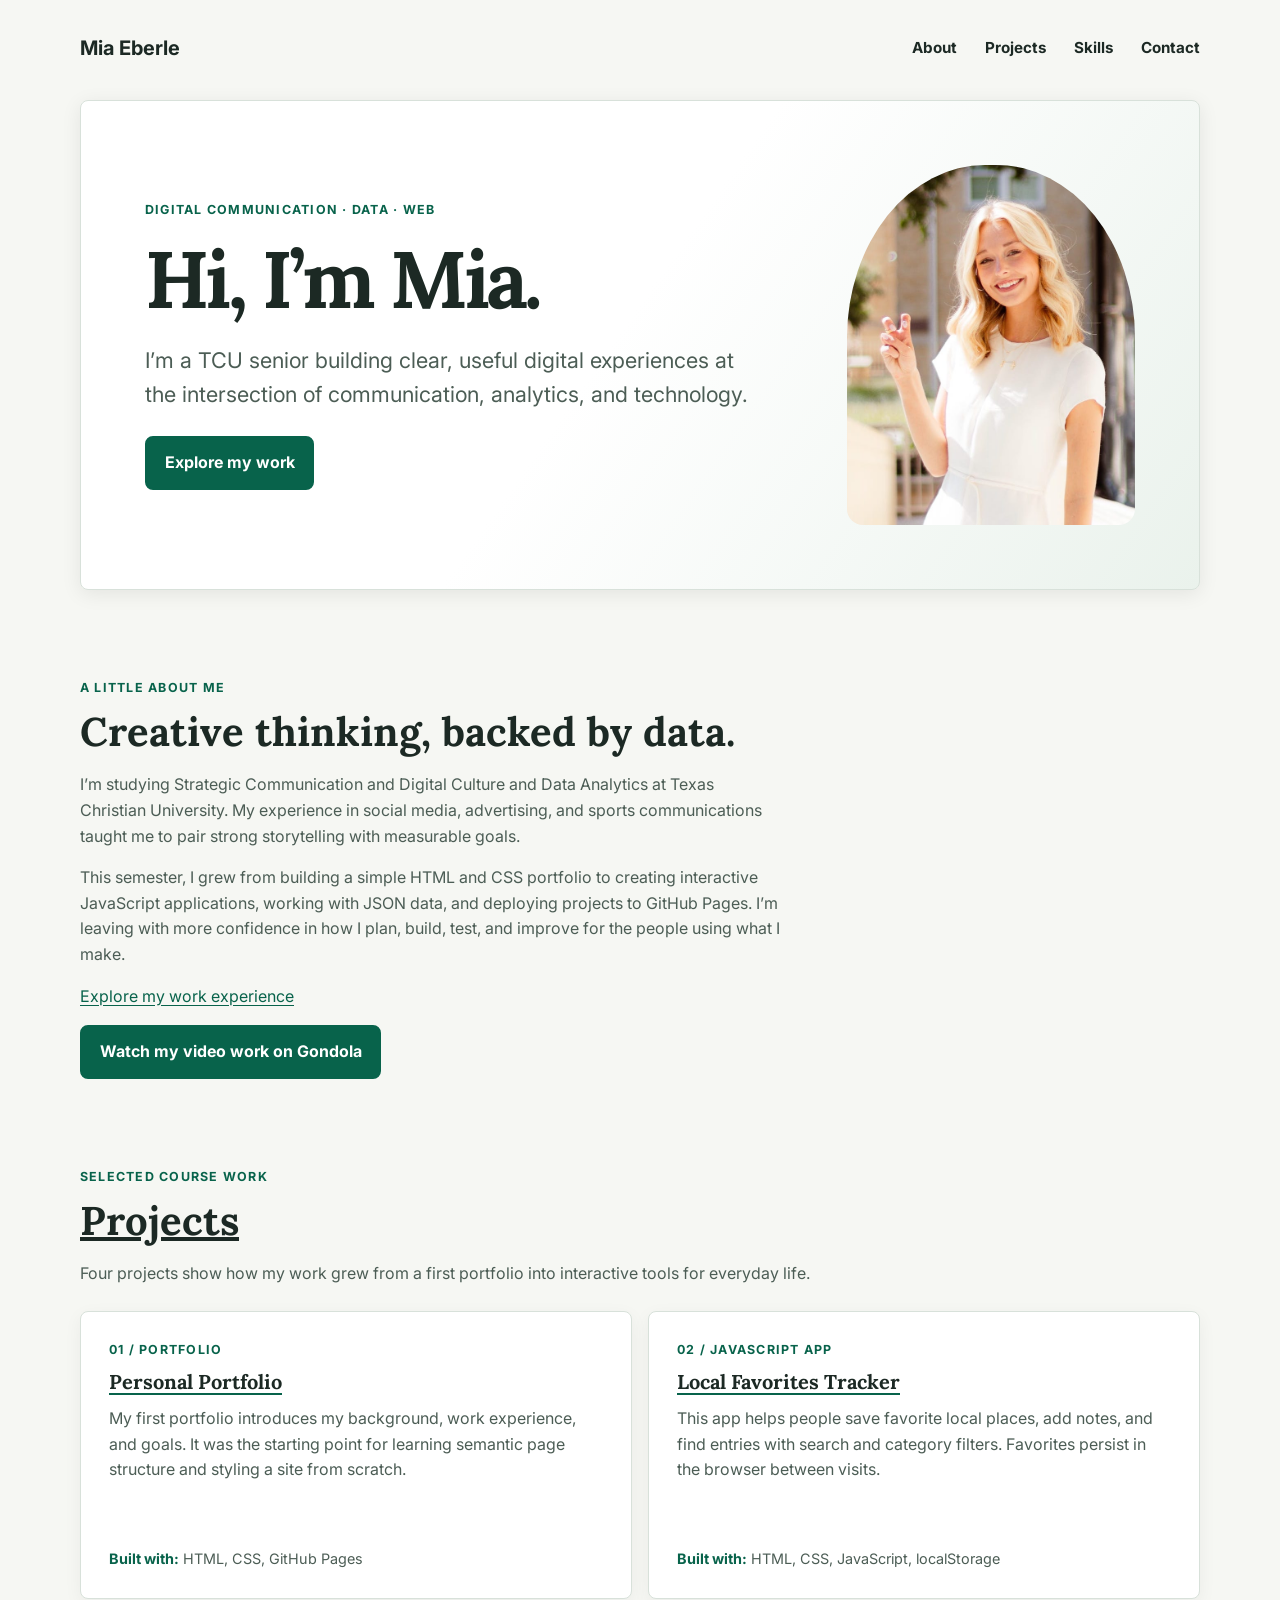
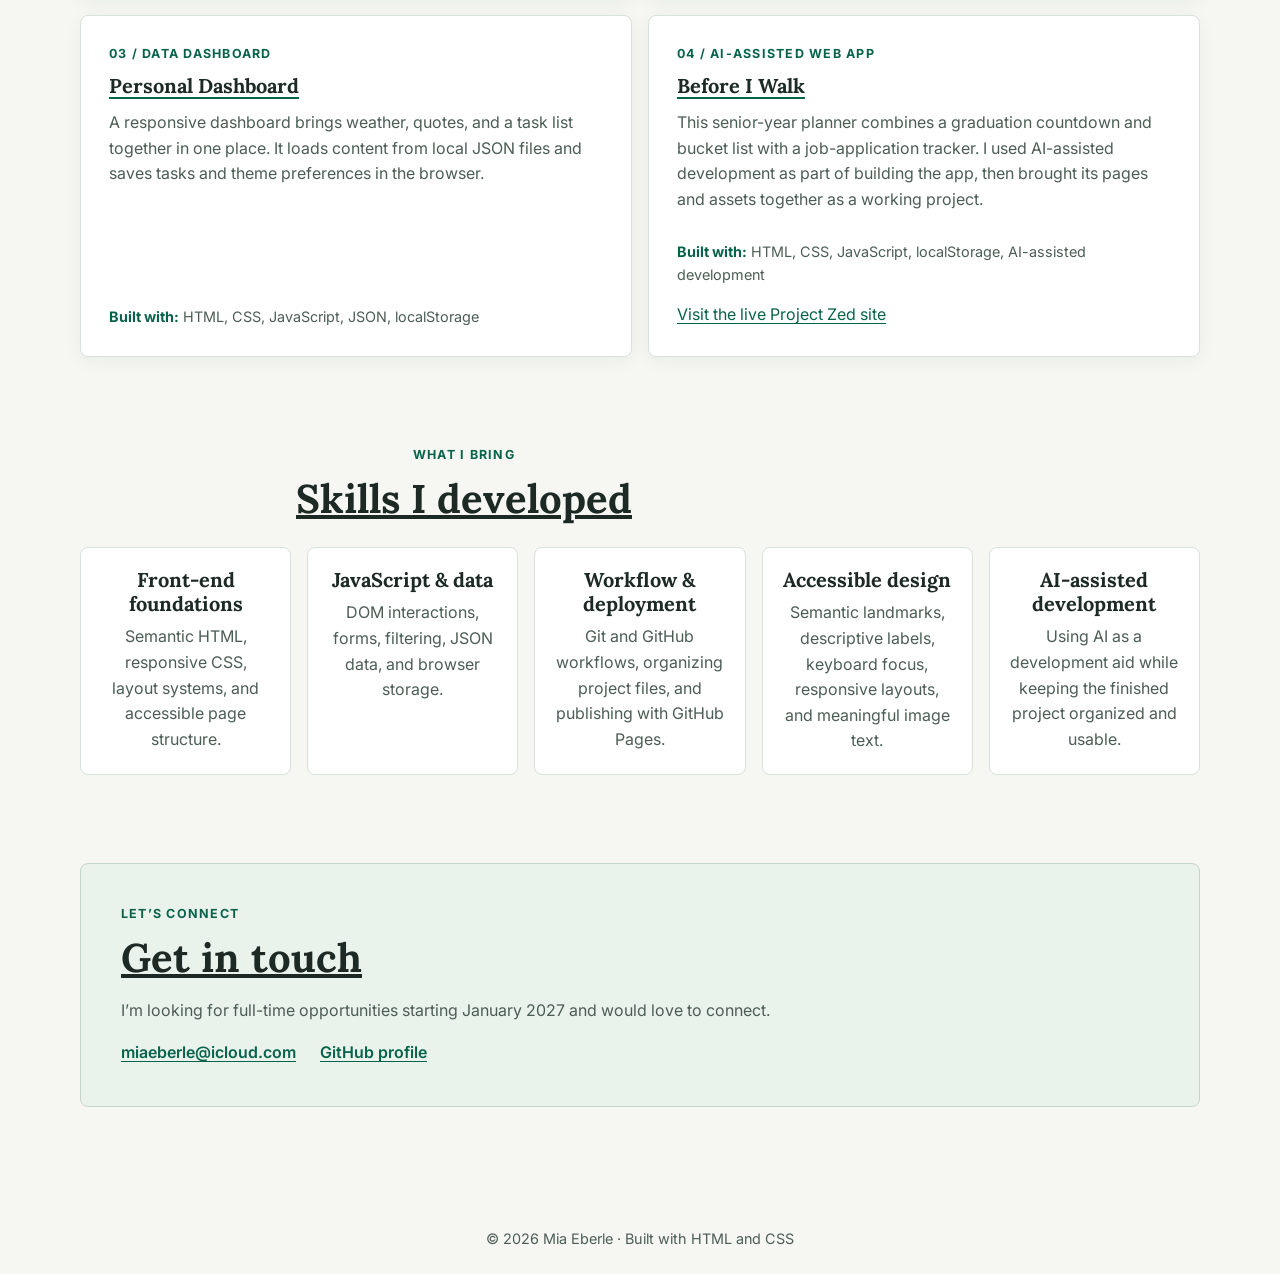
==== commit b9d6c90c: "Style Gondola link as a button Co-authored-by: Copilot <223556219+Copilot@users.noreply.github.com>" ====
--- a/index.html
+++ b/index.html
@@ -37,7 +37,7 @@
                 <p>I’m studying Strategic Communication and Digital Culture and Data Analytics at Texas Christian University. My experience in social media, advertising, and sports communications taught me to pair strong storytelling with measurable goals.</p>
                 <p>This semester, I grew from building a simple HTML and CSS portfolio to creating interactive JavaScript applications, working with JSON data, and deploying projects to GitHub Pages. I’m leaving with more confidence in how I plan, build, test, and improve for the people using what I make.</p>
                 <p><a href="about.html">Explore my work experience</a></p>
-                <p><a href="https://gondola.cc/ameliaeberle6" target="_blank" rel="noopener noreferrer">Watch my video work on Gondola</a></p>
+                <p><a class="button-link" href="https://gondola.cc/ameliaeberle6" target="_blank" rel="noopener noreferrer">Watch my video work on Gondola</a></p>
             </section>
 
             <section id="projects" class="content-section" aria-labelledby="projects-title">
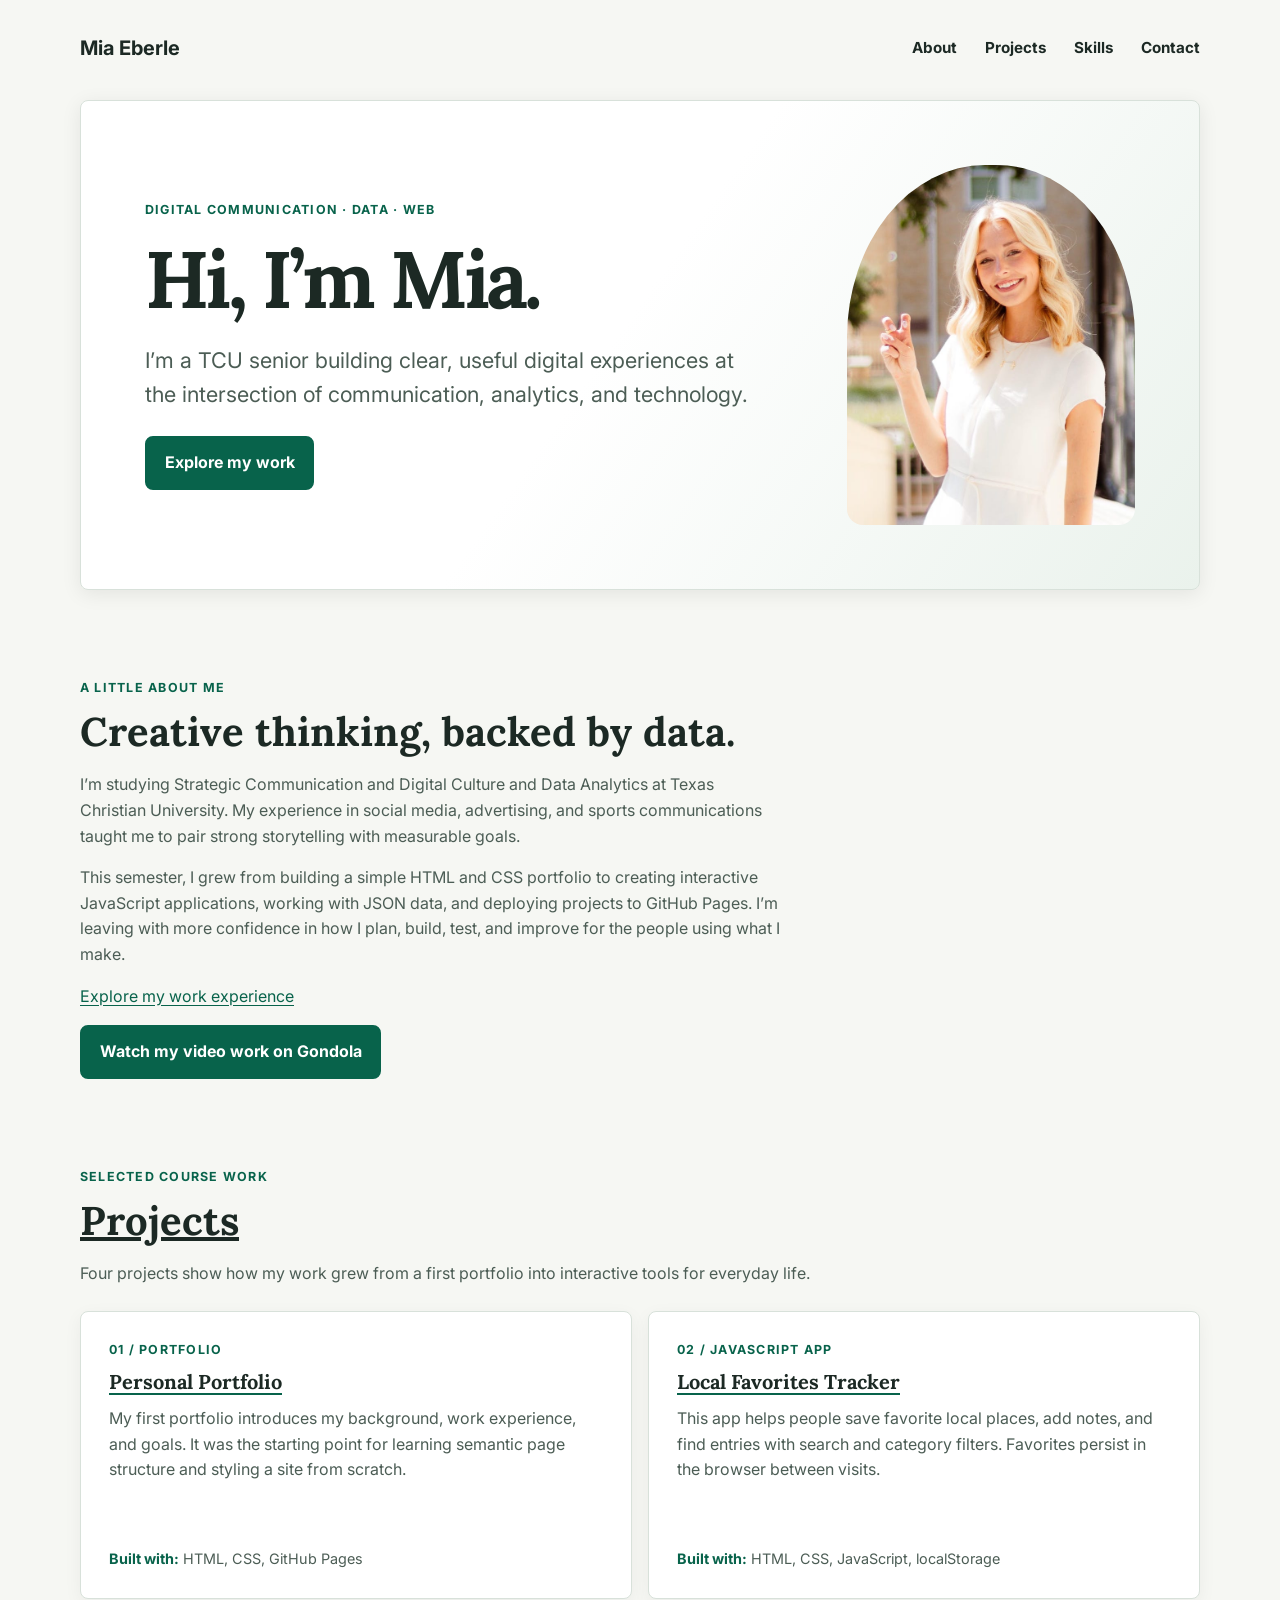
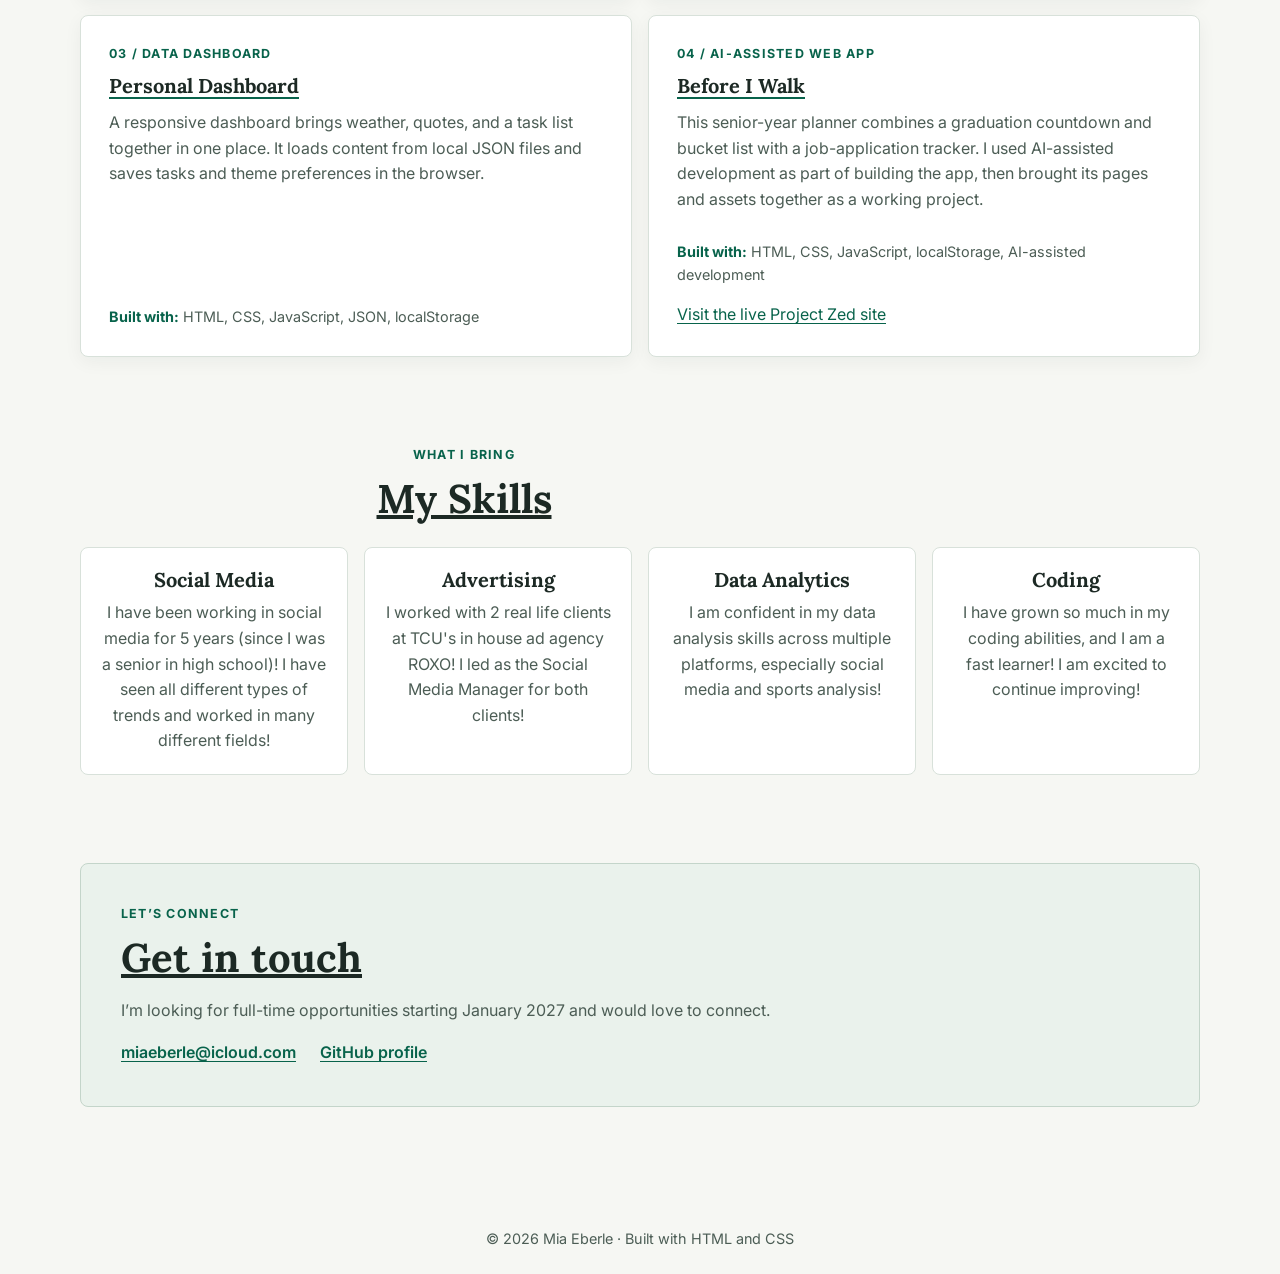
==== commit 8ddaef62: "Restore original portfolio skills Co-authored-by: Copilot <223556219+Copilot@users.noreply.github.co" ====
--- a/index.html
+++ b/index.html
@@ -78,28 +78,24 @@
             <section id="skills" class="content-section" aria-labelledby="skills-title">
                 <div class="section-heading">
                     <p class="eyebrow">What I bring</p>
-                    <h2 id="skills-title">Skills I developed</h2>
+                    <h2 id="skills-title">My Skills</h2>
                 </div>
                 <ul class="skills-grid">
                     <li class="skill-card">
-                        <h3>Front-end foundations</h3>
-                        <p>Semantic HTML, responsive CSS, layout systems, and accessible page structure.</p>
+                        <h3>Social Media</h3>
+                        <p>I have been working in social media for 5 years (since I was a senior in high school)! I have seen all different types of trends and worked in many different fields!</p>
                     </li>
                     <li class="skill-card">
-                        <h3>JavaScript &amp; data</h3>
-                        <p>DOM interactions, forms, filtering, JSON data, and browser storage.</p>
+                        <h3>Advertising</h3>
+                        <p>I worked with 2 real life clients at TCU's in house ad agency ROXO! I led as the Social Media Manager for both clients!</p>
                     </li>
                     <li class="skill-card">
-                        <h3>Workflow &amp; deployment</h3>
-                        <p>Git and GitHub workflows, organizing project files, and publishing with GitHub Pages.</p>
+                        <h3>Data Analytics</h3>
+                        <p>I am confident in my data analysis skills across multiple platforms, especially social media and sports analysis!</p>
                     </li>
                     <li class="skill-card">
-                        <h3>Accessible design</h3>
-                        <p>Semantic landmarks, descriptive labels, keyboard focus, responsive layouts, and meaningful image text.</p>
-                    </li>
-                    <li class="skill-card">
-                        <h3>AI-assisted development</h3>
-                        <p>Using AI as a development aid while keeping the finished project organized and usable.</p>
+                        <h3>Coding</h3>
+                        <p>I have grown so much in my coding abilities, and I am a fast learner! I am excited to continue improving!</p>
                     </li>
                 </ul>
             </section>
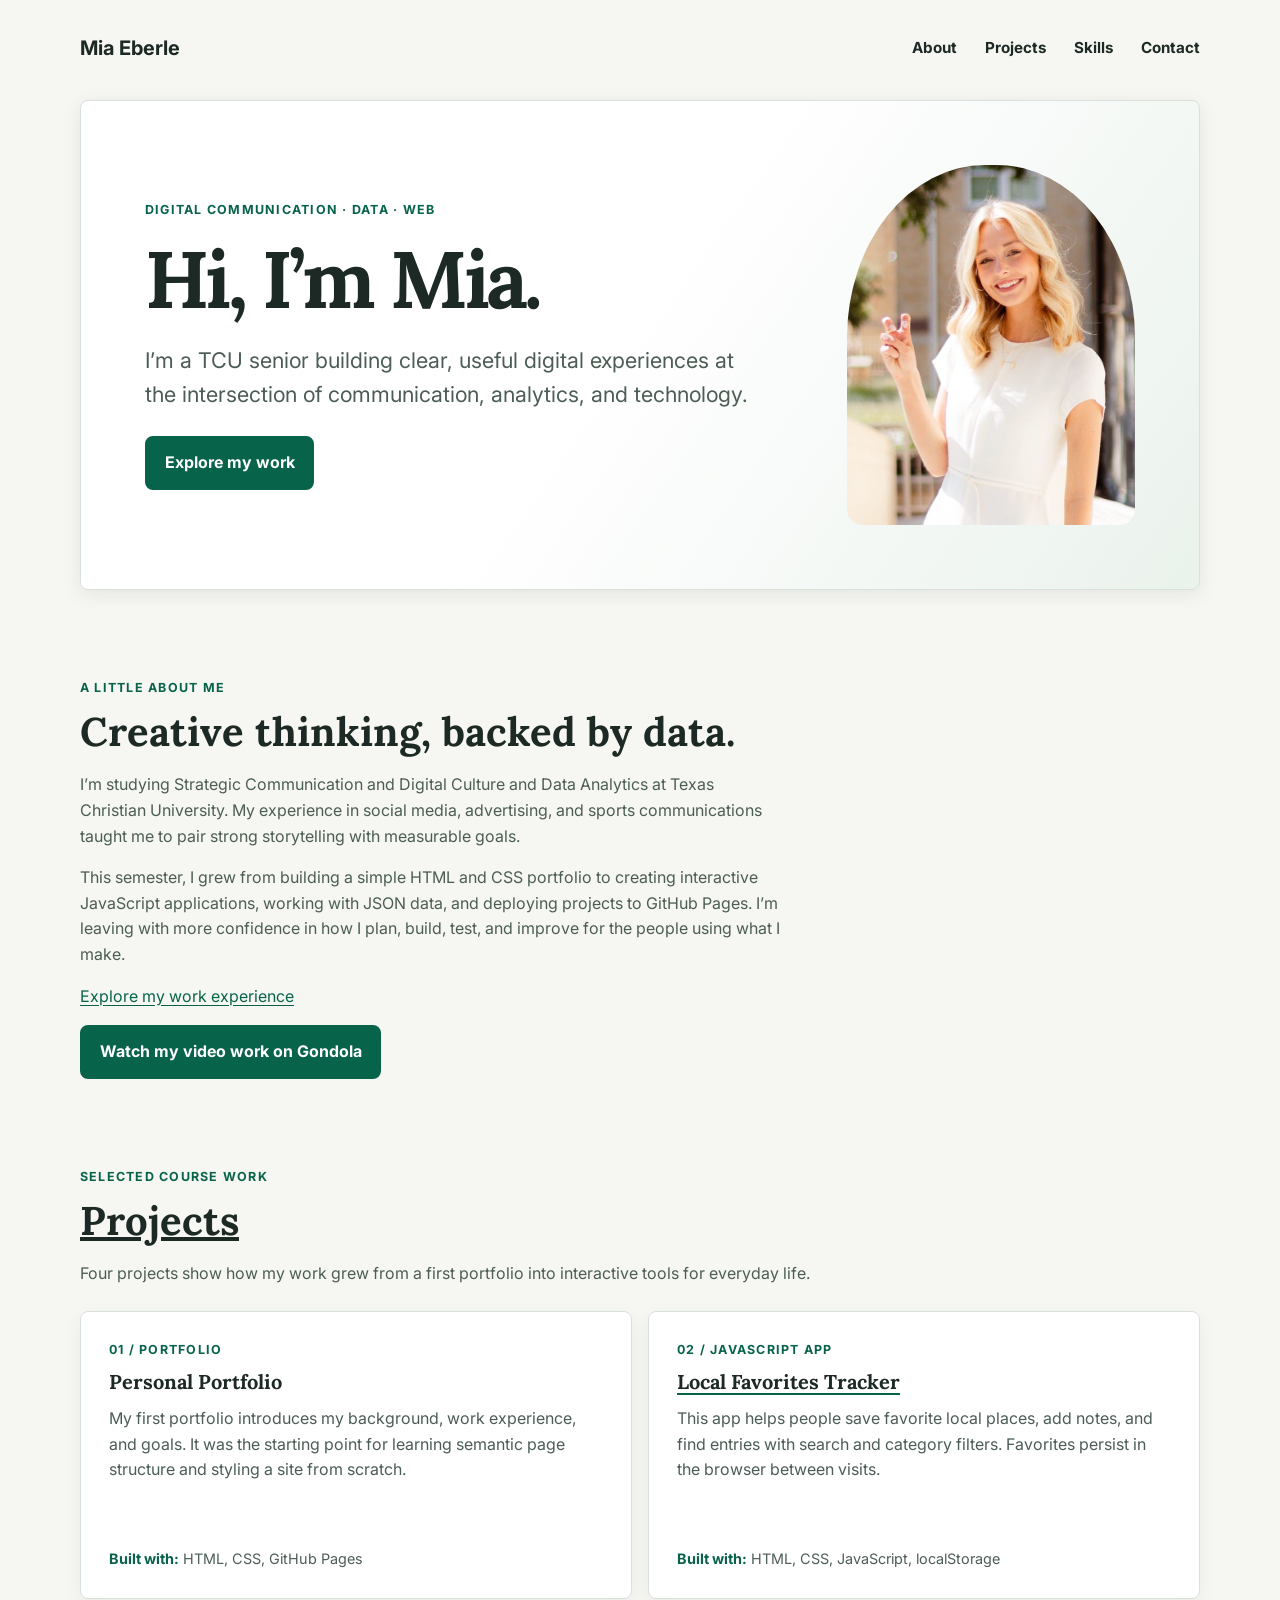
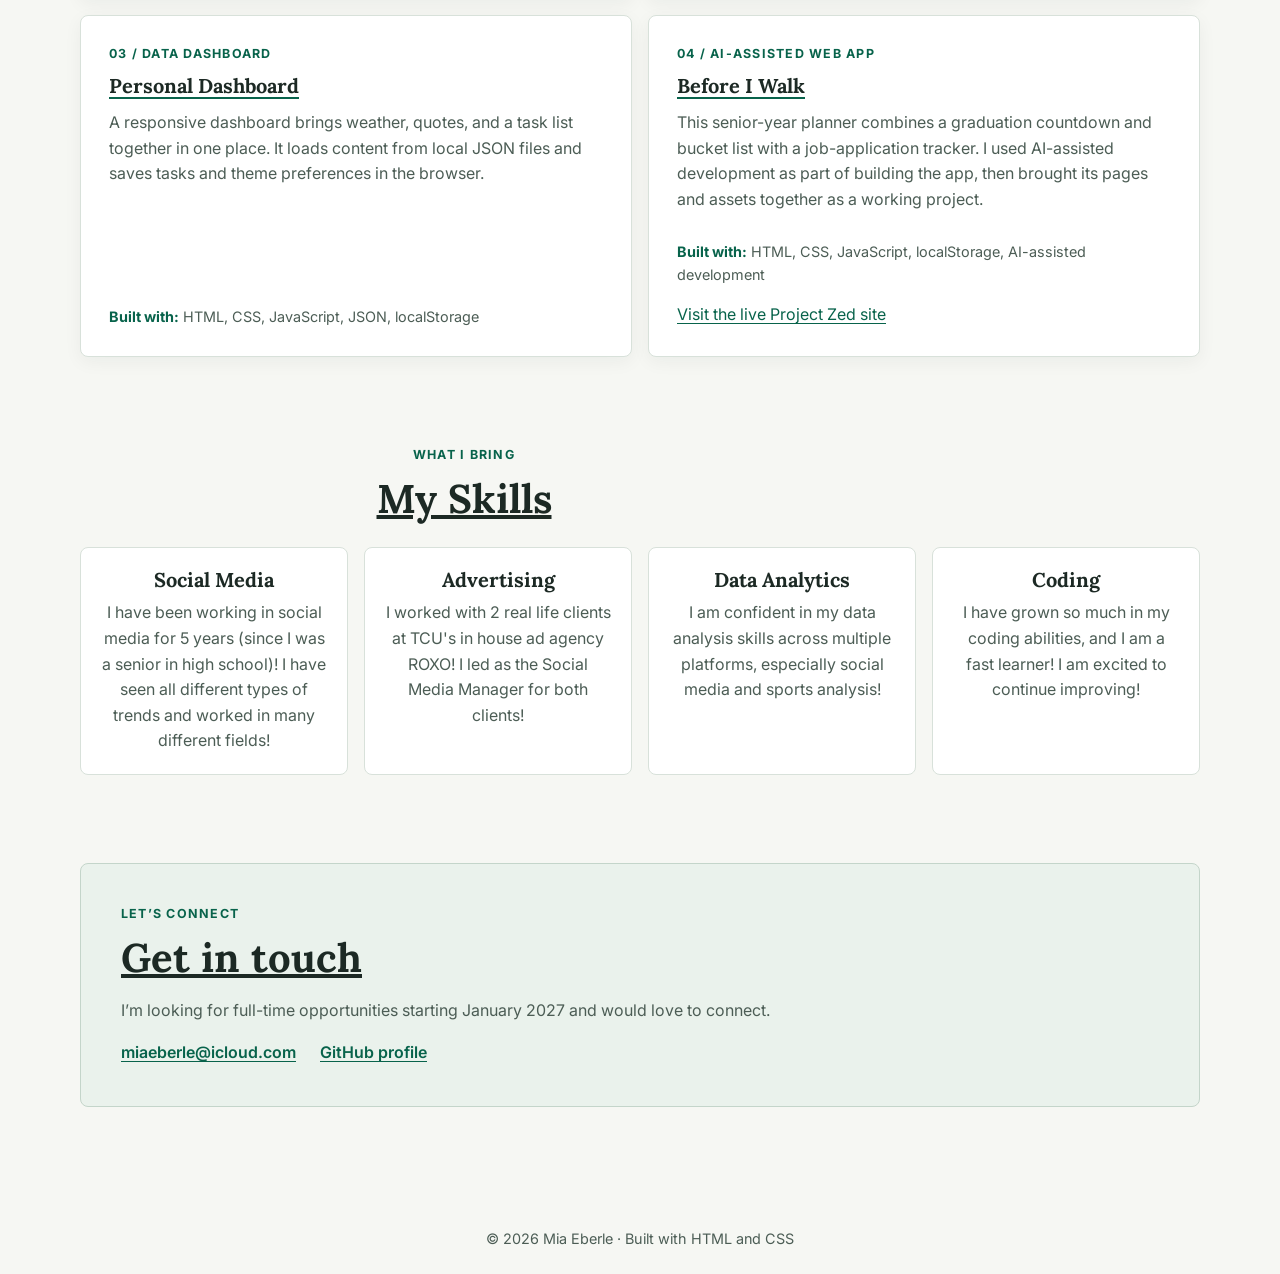
==== commit 382fcc34: "Remove self-link from portfolio project card Co-authored-by: Copilot <223556219+Copilot@users.norepl" ====
--- a/index.html
+++ b/index.html
@@ -49,7 +49,7 @@
                 <ul class="project-list">
                     <li class="project-card">
                         <p class="project-number">01 / Portfolio</p>
-                        <h3><a href="projects/project1-original/index.html">Personal Portfolio</a></h3>
+                        <h3>Personal Portfolio</h3>
                         <p>My first portfolio introduces my background, work experience, and goals. It was the starting point for learning semantic page structure and styling a site from scratch.</p>
                         <p class="technology-list"><strong>Built with:</strong> HTML, CSS, GitHub Pages</p>
                     </li>
